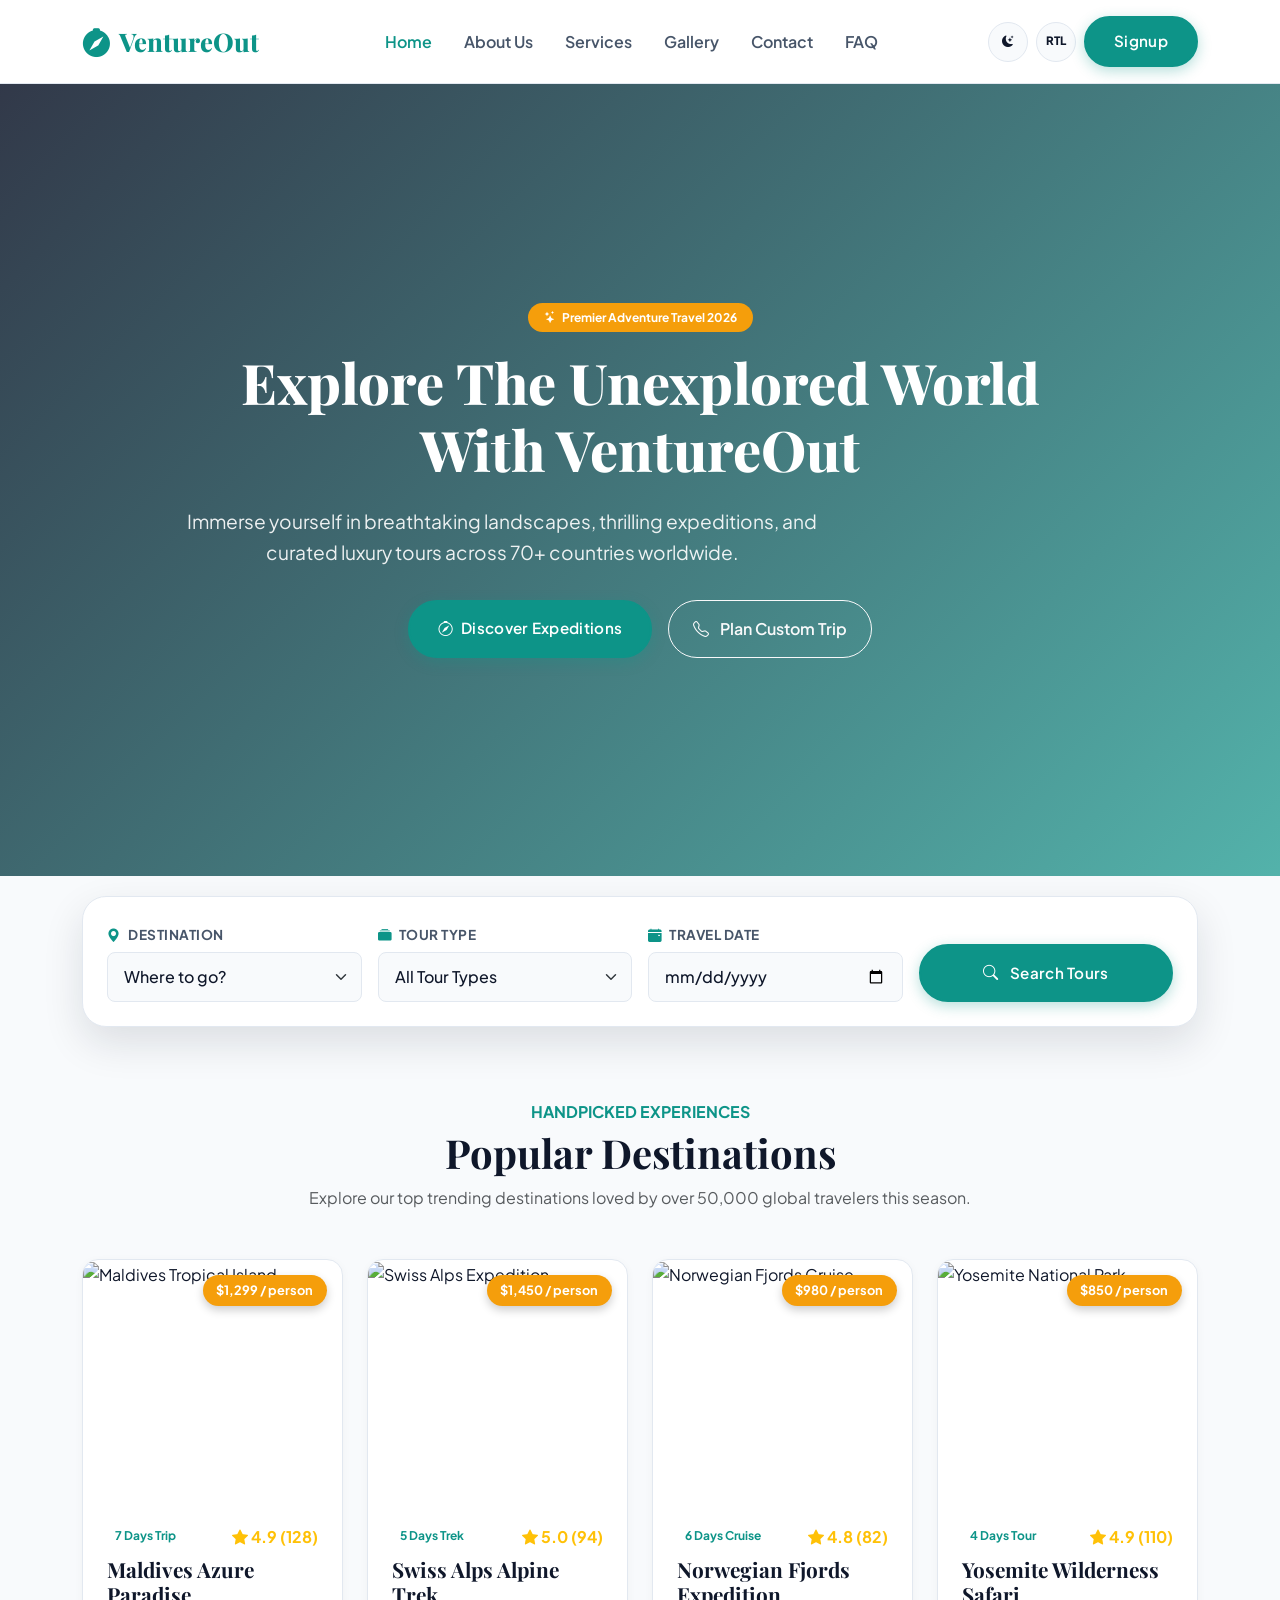
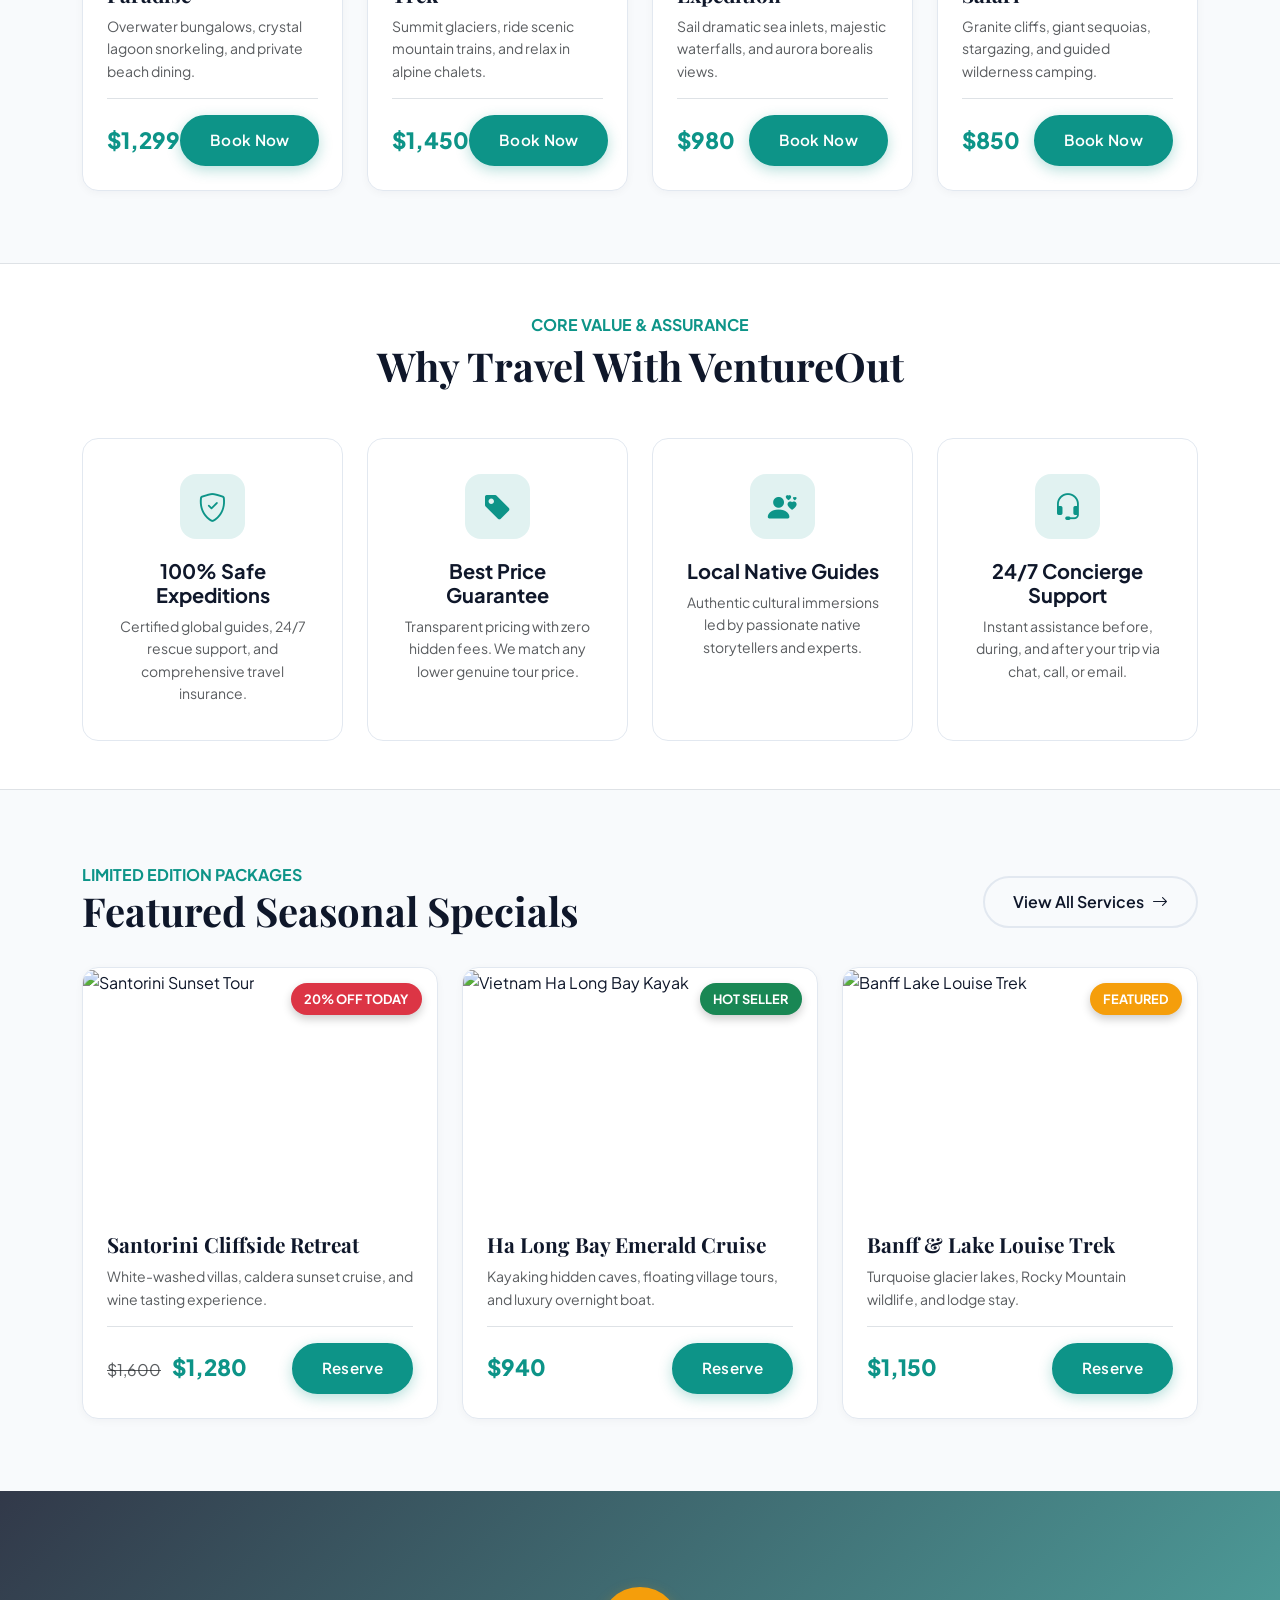
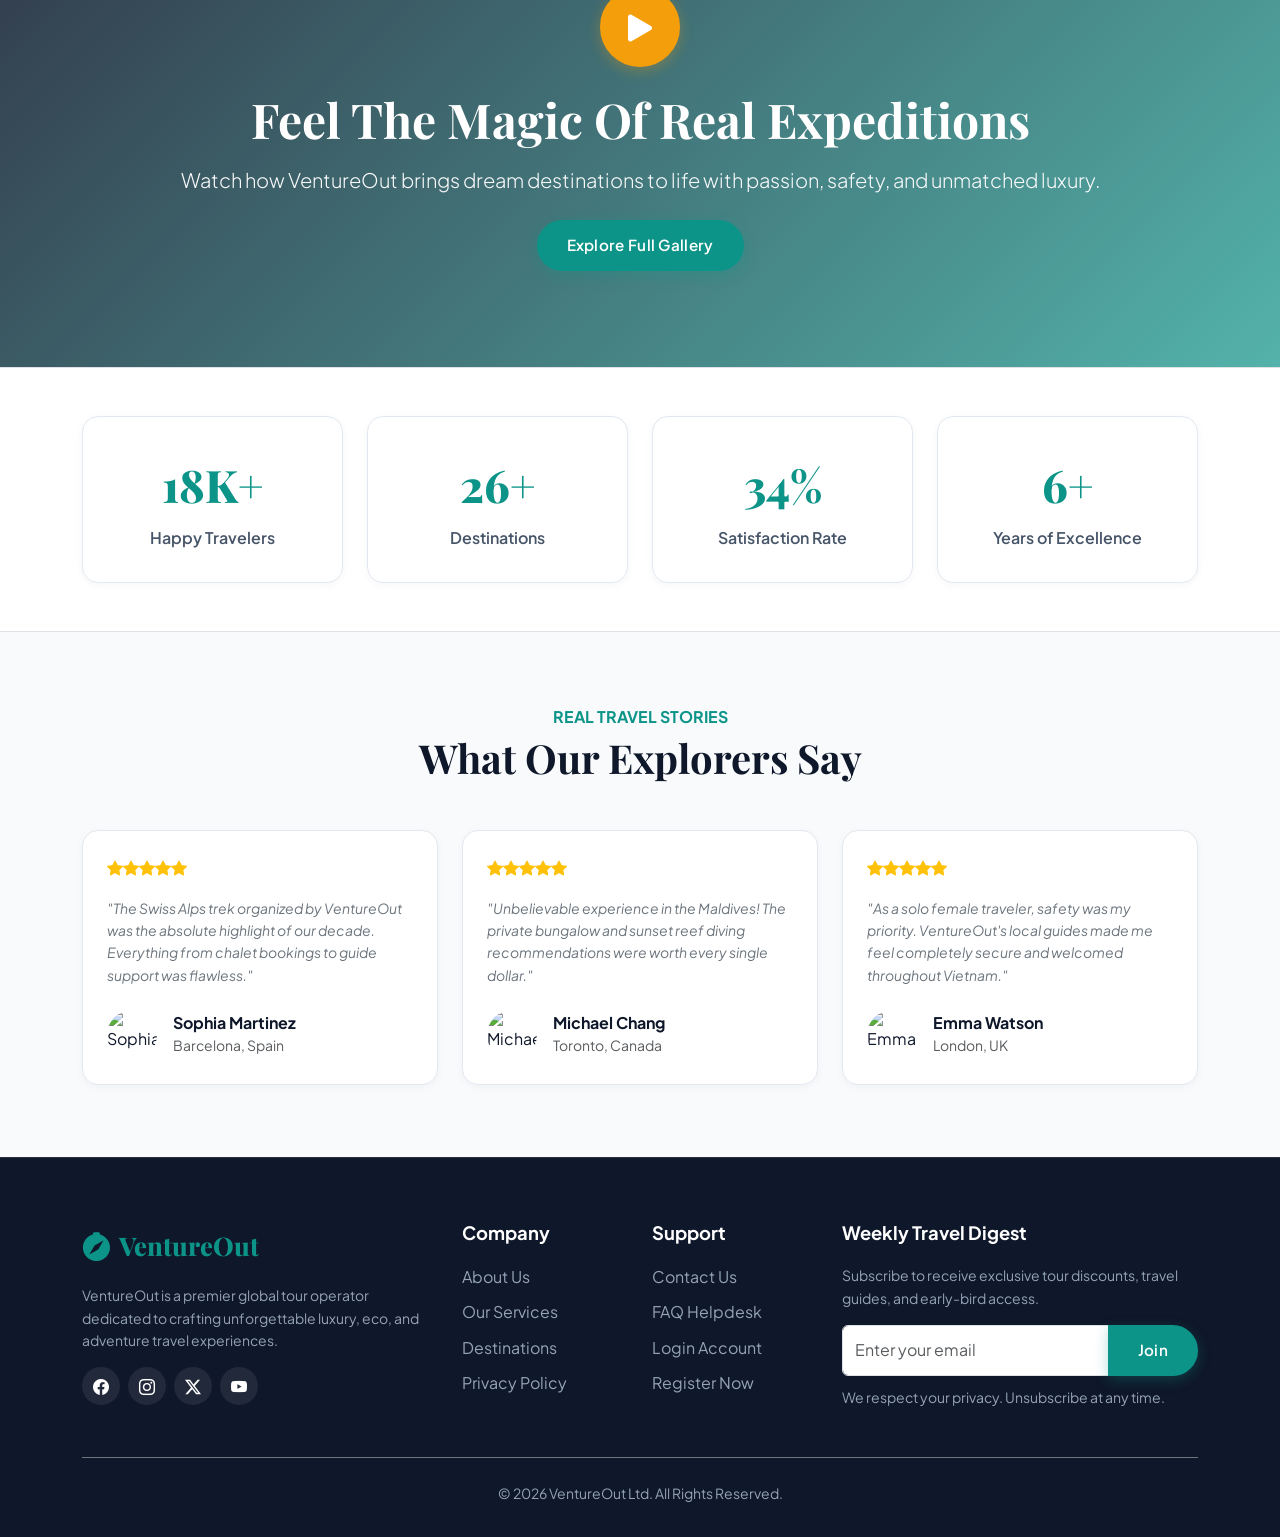
==== index.html @ 38658fd3 "Add files via upload" ====
<!DOCTYPE html>
<html lang="en" data-bs-theme="light">
<head>
    <meta charset="UTF-8">
    <meta name="viewport" content="width=device-width, initial-scale=1.0">
    <!-- SEO Meta Tags -->
    <title>VentureOut | Explore Premier Travel & Tourism Adventures</title>
    <meta name="description" content="Discover extraordinary travel experiences, mountain trekking, desert safaris, and luxury beach getaways with VentureOut. Book your dream vacation today.">
    <meta name="keywords" content="travel, tourism, adventure tours, holiday packages, trekking, luxury cruise, destination guide">
    <meta name="author" content="VentureOut Travel Ltd.">

    <!-- Bootstrap 5 CSS -->
    <link href="https://cdn.jsdelivr.net/npm/bootstrap@5.3.3/dist/css/bootstrap.min.css" rel="stylesheet">
    <!-- Bootstrap Icons -->
    <link href="https://cdn.jsdelivr.net/npm/bootstrap-icons@1.11.3/font/bootstrap-icons.min.css" rel="stylesheet">
    <!-- AOS Animation Library -->
    <link href="https://unpkg.com/aos@2.3.1/dist/aos.css" rel="stylesheet">
    <!-- Favicon -->
    <link rel="icon" type="image/svg+xml" href="assets/favicon.svg">
    <!-- Custom CSS System -->
    <link rel="stylesheet" href="assets/css/style.css">
</head>
<body>

    <!-- Header Navigation -->
    <nav class="navbar navbar-expand-lg navbar-custom">
        <div class="container">
            <a class="navbar-brand" href="index.html">
                <i class="bi bi-compass-fill"></i>
                <span>VentureOut</span>
            </a>
            
            <div class="d-flex align-items-center gap-2 order-lg-3 me-2 me-lg-0">
                <button class="theme-toggle-btn" id="themeToggleBtn" title="Toggle Light/Dark Mode">
                    <i class="bi bi-moon-stars-fill"></i>
                </button>
                <button class="rtl-toggle-btn" id="rtlToggleBtn" title="Toggle RTL Mode">RTL</button>
                <a href="signup.html" class="btn btn-primary-custom d-none d-sm-inline-flex">Signup</a>
                <button class="navbar-toggler border-0" type="button" data-bs-toggle="offcanvas" data-bs-target="#offcanvasNavbar" aria-controls="offcanvasNavbar">
                    <span class="navbar-toggler-icon"></span>
                </button>
            </div>

            <!-- Mobile Offcanvas Menu -->
            <div class="offcanvas offcanvas-end" tabindex="-1" id="offcanvasNavbar" aria-labelledby="offcanvasNavbarLabel">
                <div class="offcanvas-header border-bottom">
                    <a href="index.html" class="navbar-brand mb-0 text-decoration-none" id="offcanvasNavbarLabel"><i class="bi bi-compass-fill"></i><span>VentureOut</span></a>
                    <button type="button" class="btn-close" data-bs-dismiss="offcanvas" aria-label="Close"></button>
                </div>
                <div class="offcanvas-body">
                    <ul class="navbar-nav mx-auto mb-2 mb-lg-0">
                        <li class="nav-item"><a class="nav-link active" href="index.html">Home</a></li>
                        <li class="nav-item"><a class="nav-link" href="about.html">About Us</a></li>
                        <li class="nav-item"><a class="nav-link" href="services.html">Services</a></li>
                        <li class="nav-item"><a class="nav-link" href="gallery.html">Gallery</a></li>
                        <li class="nav-item"><a class="nav-link" href="contact.html">Contact</a></li>
                        <li class="nav-item"><a class="nav-link" href="faq.html">FAQ</a></li>
                    </ul>
                    <div class="d-grid gap-2 d-sm-none mt-3">
                        <a href="signup.html" class="btn btn-primary-custom">Signup</a>
                    </div>
                </div>
            </div>
        </div>
    </nav>

    <!-- Hero Section -->
    <header class="hero-section" style="background-image: url('https://images.unsplash.com/photo-1469854523086-cc02fe5d8800?auto=format&fit=crop&w=1920&q=80');">
        <div class="hero-overlay"></div>
        <div class="container hero-content py-5">
            <div class="row align-items-center justify-content-center text-center">
                <div class="col-lg-10" data-aos="fade-up" data-aos-duration="1000">
                    <span class="badge bg-tertiary-custom px-3 py-2 text-white rounded-pill mb-3 fw-bold">
                        <i class="bi bi-stars me-1"></i> Premier Adventure Travel 2026
                    </span>
                    <h1 class="hero-title">Explore The Unexplored World With VentureOut</h1>
                    <p class="hero-subtitle">Immerse yourself in breathtaking landscapes, thrilling expeditions, and curated luxury tours across 70+ countries worldwide.</p>
                    <div class="d-flex flex-wrap justify-content-center gap-3">
                        <a href="services.html" class="btn btn-primary-custom btn-lg">
                            <i class="bi bi-compass"></i> Discover Expeditions
                        </a>
                        <a href="contact.html" class="btn btn-outline-light rounded-pill px-4 py-3 fw-semibold">
                            <i class="bi bi-telephone me-2"></i> Plan Custom Trip
                        </a>
                    </div>
                </div>
            </div>
        </div>
    </header>

    <!-- Search & Filter Widget -->
    <div class="container">
        <div class="search-widget" data-aos="fade-up" data-aos-delay="200">
            <form class="row g-3 align-items-end">
                <div class="col-md-3">
                    <label><i class="bi bi-geo-alt-fill text-primary-custom me-1"></i> Destination</label>
                    <select class="form-select">
                        <option selected>Where to go?</option>
                        <option>Swiss Alps, Switzerland</option>
                        <option>Santorini, Greece</option>
                        <option>Maldives Islands</option>
                        <option>Ha Long Bay, Vietnam</option>
                        <option>Yosemite, USA</option>
                    </select>
                </div>
                <div class="col-md-3">
                    <label><i class="bi bi-collection-fill text-primary-custom me-1"></i> Tour Type</label>
                    <select class="form-select">
                        <option selected>All Tour Types</option>
                        <option>Mountain Trekking</option>
                        <option>Desert Safaris</option>
                        <option>Beach Getaways</option>
                        <option>Cultural Expeditions</option>
                    </select>
                </div>
                <div class="col-md-3">
                    <label><i class="bi bi-calendar-event-fill text-primary-custom me-1"></i> Travel Date</label>
                    <input type="date" class="form-control">
                </div>
                <div class="col-md-3">
                    <button type="submit" class="btn btn-primary-custom w-100 py-3">
                        <i class="bi bi-search me-1"></i> Search Tours
                    </button>
                </div>
            </form>
        </div>
    </div>

    <!-- Section 1: Popular Destinations -->
    <section class="py-5 my-4">
        <div class="container">
            <div class="text-center mb-5" data-aos="fade-up">
                <span class="text-primary-custom fw-bold text-uppercase tracking-wider">Handpicked Experiences</span>
                <h2 class="font-heading display-6 mt-1">Popular Destinations</h2>
                <p class="text-muted max-w-600 mx-auto">Explore our top trending destinations loved by over 50,000 global travelers this season.</p>
            </div>

            <div class="row g-4">
                <!-- Card 1 -->
                <div class="col-lg-3 col-md-6" data-aos="fade-up" data-aos-delay="100">
                    <div class="card-custom">
                        <div class="card-img-wrapper">
                            <span class="card-badge">$1,299 / person</span>
                            <img src="https://images.unsplash.com/photo-1507525428034-b723cf961d3e?auto=format&fit=crop&w=800&q=80" alt="Maldives Tropical Island">
                        </div>
                        <div class="card-body-custom">
                            <div class="d-flex justify-content-between align-items-center mb-2">
                                <span class="badge bg-primary-light text-primary-custom fw-bold">7 Days Trip</span>
                                <span class="text-warning font-sm fw-bold"><i class="bi bi-star-fill"></i> 4.9 (128)</span>
                            </div>
                            <h3 class="card-title-custom">Maldives Azure Paradise</h3>
                            <p class="text-muted small">Overwater bungalows, crystal lagoon snorkeling, and private beach dining.</p>
                            <div class="mt-auto pt-3 border-top d-flex justify-content-between align-items-center">
                                <span class="card-price">$1,299</span>
                                <button class="btn btn-sm btn-primary-custom text-nowrap" data-bs-toggle="modal" data-bs-target="#bookingModal">Book Now</button>
                            </div>
                        </div>
                    </div>
                </div>

                <!-- Card 2 -->
                <div class="col-lg-3 col-md-6" data-aos="fade-up" data-aos-delay="200">
                    <div class="card-custom">
                        <div class="card-img-wrapper">
                            <span class="card-badge">$1,450 / person</span>
                            <img src="https://images.unsplash.com/photo-1519681393784-d120267933ba?auto=format&fit=crop&w=800&q=80" alt="Swiss Alps Expedition">
                        </div>
                        <div class="card-body-custom">
                            <div class="d-flex justify-content-between align-items-center mb-2">
                                <span class="badge bg-primary-light text-primary-custom fw-bold">5 Days Trek</span>
                                <span class="text-warning font-sm fw-bold"><i class="bi bi-star-fill"></i> 5.0 (94)</span>
                            </div>
                            <h3 class="card-title-custom">Swiss Alps Alpine Trek</h3>
                            <p class="text-muted small">Summit glaciers, ride scenic mountain trains, and relax in alpine chalets.</p>
                            <div class="mt-auto pt-3 border-top d-flex justify-content-between align-items-center">
                                <span class="card-price">$1,450</span>
                                <button class="btn btn-sm btn-primary-custom text-nowrap" data-bs-toggle="modal" data-bs-target="#bookingModal">Book Now</button>
                            </div>
                        </div>
                    </div>
                </div>

                <!-- Card 3 -->
                <div class="col-lg-3 col-md-6" data-aos="fade-up" data-aos-delay="300">
                    <div class="card-custom">
                        <div class="card-img-wrapper">
                            <span class="card-badge">$980 / person</span>
                            <img src="https://images.unsplash.com/photo-1534430480872-3498386e7856?auto=format&fit=crop&w=800&q=80" alt="Norwegian Fjords Cruise">
                        </div>
                        <div class="card-body-custom">
                            <div class="d-flex justify-content-between align-items-center mb-2">
                                <span class="badge bg-primary-light text-primary-custom fw-bold">6 Days Cruise</span>
                                <span class="text-warning font-sm fw-bold"><i class="bi bi-star-fill"></i> 4.8 (82)</span>
                            </div>
                            <h3 class="card-title-custom">Norwegian Fjords Expedition</h3>
                            <p class="text-muted small">Sail dramatic sea inlets, majestic waterfalls, and aurora borealis views.</p>
                            <div class="mt-auto pt-3 border-top d-flex justify-content-between align-items-center">
                                <span class="card-price">$980</span>
                                <button class="btn btn-sm btn-primary-custom text-nowrap" data-bs-toggle="modal" data-bs-target="#bookingModal">Book Now</button>
                            </div>
                        </div>
                    </div>
                </div>

                <!-- Card 4 -->
                <div class="col-lg-3 col-md-6" data-aos="fade-up" data-aos-delay="400">
                    <div class="card-custom">
                        <div class="card-img-wrapper">
                            <span class="card-badge">$850 / person</span>
                            <img src="https://images.unsplash.com/photo-1506744038136-46273834b3fb?auto=format&fit=crop&w=800&q=80" alt="Yosemite National Park">
                        </div>
                        <div class="card-body-custom">
                            <div class="d-flex justify-content-between align-items-center mb-2">
                                <span class="badge bg-primary-light text-primary-custom fw-bold">4 Days Tour</span>
                                <span class="text-warning font-sm fw-bold"><i class="bi bi-star-fill"></i> 4.9 (110)</span>
                            </div>
                            <h3 class="card-title-custom">Yosemite Wilderness Safari</h3>
                            <p class="text-muted small">Granite cliffs, giant sequoias, stargazing, and guided wilderness camping.</p>
                            <div class="mt-auto pt-3 border-top d-flex justify-content-between align-items-center">
                                <span class="card-price">$850</span>
                                <button class="btn btn-sm btn-primary-custom text-nowrap" data-bs-toggle="modal" data-bs-target="#bookingModal">Book Now</button>
                            </div>
                        </div>
                    </div>
                </div>
            </div>
        </div>
    </section>

    <!-- Section 2: Why Choose Us -->
    <section class="py-5 bg-surface border-top border-bottom">
        <div class="container">
            <div class="text-center mb-5" data-aos="fade-up">
                <span class="text-primary-custom fw-bold text-uppercase">Core Value & Assurance</span>
                <h2 class="font-heading display-6 mt-1">Why Travel With VentureOut</h2>
            </div>

            <div class="row g-4">
                <div class="col-md-3" data-aos="fade-up" data-aos-delay="100">
                    <div class="feature-box text-center">
                        <div class="feature-icon mx-auto"><i class="bi bi-shield-check"></i></div>
                        <h4 class="h5 fw-bold mb-2">100% Safe Expeditions</h4>
                        <p class="text-muted small mb-0">Certified global guides, 24/7 rescue support, and comprehensive travel insurance.</p>
                    </div>
                </div>

                <div class="col-md-3" data-aos="fade-up" data-aos-delay="200">
                    <div class="feature-box text-center">
                        <div class="feature-icon mx-auto"><i class="bi bi-tag-fill"></i></div>
                        <h4 class="h5 fw-bold mb-2">Best Price Guarantee</h4>
                        <p class="text-muted small mb-0">Transparent pricing with zero hidden fees. We match any lower genuine tour price.</p>
                    </div>
                </div>

                <div class="col-md-3" data-aos="fade-up" data-aos-delay="300">
                    <div class="feature-box text-center">
                        <div class="feature-icon mx-auto"><i class="bi bi-person-hearts"></i></div>
                        <h4 class="h5 fw-bold mb-2">Local Native Guides</h4>
                        <p class="text-muted small mb-0">Authentic cultural immersions led by passionate native storytellers and experts.</p>
                    </div>
                </div>

                <div class="col-md-3" data-aos="fade-up" data-aos-delay="400">
                    <div class="feature-box text-center">
                        <div class="feature-icon mx-auto"><i class="bi bi-headset"></i></div>
                        <h4 class="h5 fw-bold mb-2">24/7 Concierge Support</h4>
                        <p class="text-muted small mb-0">Instant assistance before, during, and after your trip via chat, call, or email.</p>
                    </div>
                </div>
            </div>
        </div>
    </section>

    <!-- Section 3: Special Adventure Packages -->
    <section class="py-5 my-4">
        <div class="container">
            <div class="row align-items-center mb-4" data-aos="fade-up">
                <div class="col-md-8">
                    <span class="text-primary-custom fw-bold text-uppercase">Limited Edition Packages</span>
                    <h2 class="font-heading display-6">Featured Seasonal Specials</h2>
                </div>
                <div class="col-md-4 text-md-end mt-3 mt-md-0">
                    <a href="services.html" class="btn btn-outline-custom">View All Services <i class="bi bi-arrow-right"></i></a>
                </div>
            </div>

            <div class="row g-4">
                <div class="col-lg-4 col-md-6" data-aos="zoom-in" data-aos-delay="100">
                    <div class="card-custom">
                        <div class="card-img-wrapper">
                            <span class="card-badge bg-danger">20% OFF TODAY</span>
                            <img src="https://images.unsplash.com/photo-1533105079780-92b9be482077?auto=format&fit=crop&w=800&q=80" alt="Santorini Sunset Tour">
                        </div>
                        <div class="card-body-custom">
                            <h3 class="card-title-custom">Santorini Cliffside Retreat</h3>
                            <p class="text-muted small">White-washed villas, caldera sunset cruise, and wine tasting experience.</p>
                            <div class="mt-auto d-flex justify-content-between align-items-center pt-3 border-top">
                                <div>
                                    <span class="text-muted text-decoration-line-through me-2">$1,600</span>
                                    <span class="card-price">$1,280</span>
                                </div>
                                <button class="btn btn-primary-custom btn-sm" data-bs-toggle="modal" data-bs-target="#bookingModal">Reserve</button>
                            </div>
                        </div>
                    </div>
                </div>

                <div class="col-lg-4 col-md-6" data-aos="zoom-in" data-aos-delay="200">
                    <div class="card-custom">
                        <div class="card-img-wrapper">
                            <span class="card-badge bg-success">HOT SELLER</span>
                            <img src="https://images.unsplash.com/photo-1528127269322-539801943592?auto=format&fit=crop&w=800&q=80" alt="Vietnam Ha Long Bay Kayak">
                        </div>
                        <div class="card-body-custom">
                            <h3 class="card-title-custom">Ha Long Bay Emerald Cruise</h3>
                            <p class="text-muted small">Kayaking hidden caves, floating village tours, and luxury overnight boat.</p>
                            <div class="mt-auto d-flex justify-content-between align-items-center pt-3 border-top">
                                <div>
                                    <span class="card-price">$940</span>
                                </div>
                                <button class="btn btn-primary-custom btn-sm" data-bs-toggle="modal" data-bs-target="#bookingModal">Reserve</button>
                            </div>
                        </div>
                    </div>
                </div>

                <div class="col-lg-4 col-md-6" data-aos="zoom-in" data-aos-delay="300">
                    <div class="card-custom">
                        <div class="card-img-wrapper">
                            <span class="card-badge bg-tertiary-custom">FEATURED</span>
                            <img src="https://images.unsplash.com/photo-1501785888041-af3ef285b470?auto=format&fit=crop&w=800&q=80" alt="Banff Lake Louise Trek">
                        </div>
                        <div class="card-body-custom">
                            <h3 class="card-title-custom">Banff & Lake Louise Trek</h3>
                            <p class="text-muted small">Turquoise glacier lakes, Rocky Mountain wildlife, and lodge stay.</p>
                            <div class="mt-auto d-flex justify-content-between align-items-center pt-3 border-top">
                                <div>
                                    <span class="card-price">$1,150</span>
                                </div>
                                <button class="btn btn-primary-custom btn-sm" data-bs-toggle="modal" data-bs-target="#bookingModal">Reserve</button>
                            </div>
                        </div>
                    </div>
                </div>
            </div>
        </div>
    </section>

    <!-- Section 4: Video Experience Showcase -->
    <section class="py-5 text-white position-relative" style="background: url('https://images.unsplash.com/photo-1488646953014-85cb44e25828?auto=format&fit=crop&w=1200&q=80') center/cover no-repeat fixed;">
        <div class="hero-overlay"></div>
        <div class="container position-relative z-2 py-5 text-center" data-aos="fade-up">
            <button class="btn btn-tertiary-custom rounded-circle p-4 mb-4 pulse-effect" style="width: 80px; height: 80px;" data-bs-toggle="modal" data-bs-target="#videoModal">
                <i class="bi bi-play-fill display-5"></i>
            </button>
            <h2 class="font-heading display-5 text-white mb-3">Feel The Magic Of Real Expeditions</h2>
            <p class="lead text-light max-w-600 mx-auto mb-4">Watch how VentureOut brings dream destinations to life with passion, safety, and unmatched luxury.</p>
            <a href="gallery.html" class="btn btn-primary-custom">Explore Full Gallery</a>
        </div>
    </section>

    <!-- Section 5: Stats Counter Section -->
    <section class="py-5 bg-surface stats-section border-top border-bottom">
        <div class="container">
            <div class="row g-4">
                <div class="col-md-3 col-6" data-aos="fade-up" data-aos-delay="100">
                    <div class="stat-card">
                        <div class="stat-number" data-target="52" data-suffix="K+">0</div>
                        <div class="stat-label">Happy Travelers</div>
                    </div>
                </div>
                <div class="col-md-3 col-6" data-aos="fade-up" data-aos-delay="200">
                    <div class="stat-card">
                        <div class="stat-number" data-target="75" data-suffix="+">0</div>
                        <div class="stat-label">Destinations</div>
                    </div>
                </div>
                <div class="col-md-3 col-6" data-aos="fade-up" data-aos-delay="300">
                    <div class="stat-card">
                        <div class="stat-number" data-target="99" data-suffix="%">0</div>
                        <div class="stat-label">Satisfaction Rate</div>
                    </div>
                </div>
                <div class="col-md-3 col-6" data-aos="fade-up" data-aos-delay="400">
                    <div class="stat-card">
                        <div class="stat-number" data-target="15" data-suffix="+">0</div>
                        <div class="stat-label">Years of Excellence</div>
                    </div>
                </div>
            </div>
        </div>
    </section>

    <!-- Section 6: Traveler Reviews -->
    <section class="py-5 my-4">
        <div class="container">
            <div class="text-center mb-5" data-aos="fade-up">
                <span class="text-primary-custom fw-bold text-uppercase">Real Travel Stories</span>
                <h2 class="font-heading display-6 mt-1">What Our Explorers Say</h2>
            </div>

            <div class="row g-4">
                <div class="col-md-4" data-aos="fade-up" data-aos-delay="100">
                    <div class="card-custom p-4">
                        <div class="text-warning mb-3">
                            <i class="bi bi-star-fill"></i><i class="bi bi-star-fill"></i><i class="bi bi-star-fill"></i><i class="bi bi-star-fill"></i><i class="bi bi-star-fill"></i>
                        </div>
                        <p class="text-secondary small fst-italic mb-4">"The Swiss Alps trek organized by VentureOut was the absolute highlight of our decade. Everything from chalet bookings to guide support was flawless."</p>
                        <div class="d-flex align-items-center gap-3 mt-auto">
                            <img src="https://images.unsplash.com/photo-1534528741775-53994a69daeb?auto=format&fit=crop&w=200&q=80" alt="Sophia Martinez" class="rounded-circle" style="width: 50px; height: 50px; object-fit: cover;">
                            <div>
                                <h5 class="h6 mb-0 fw-bold">Sophia Martinez</h5>
                                <small class="text-muted">Barcelona, Spain</small>
                            </div>
                        </div>
                    </div>
                </div>

                <div class="col-md-4" data-aos="fade-up" data-aos-delay="200">
                    <div class="card-custom p-4">
                        <div class="text-warning mb-3">
                            <i class="bi bi-star-fill"></i><i class="bi bi-star-fill"></i><i class="bi bi-star-fill"></i><i class="bi bi-star-fill"></i><i class="bi bi-star-fill"></i>
                        </div>
                        <p class="text-secondary small fst-italic mb-4">"Unbelievable experience in the Maldives! The private bungalow and sunset reef diving recommendations were worth every single dollar."</p>
                        <div class="d-flex align-items-center gap-3 mt-auto">
                            <img src="https://images.unsplash.com/photo-1507003211169-0a1dd7228f2d?auto=format&fit=crop&w=200&q=80" alt="Michael Chang" class="rounded-circle" style="width: 50px; height: 50px; object-fit: cover;">
                            <div>
                                <h5 class="h6 mb-0 fw-bold">Michael Chang</h5>
                                <small class="text-muted">Toronto, Canada</small>
                            </div>
                        </div>
                    </div>
                </div>

                <div class="col-md-4" data-aos="fade-up" data-aos-delay="300">
                    <div class="card-custom p-4">
                        <div class="text-warning mb-3">
                            <i class="bi bi-star-fill"></i><i class="bi bi-star-fill"></i><i class="bi bi-star-fill"></i><i class="bi bi-star-fill"></i><i class="bi bi-star-fill"></i>
                        </div>
                        <p class="text-secondary small fst-italic mb-4">"As a solo female traveler, safety was my priority. VentureOut's local guides made me feel completely secure and welcomed throughout Vietnam."</p>
                        <div class="d-flex align-items-center gap-3 mt-auto">
                            <img src="https://images.unsplash.com/photo-1494790108377-be9c29b29330?auto=format&fit=crop&w=200&q=80" alt="Emma Watson" class="rounded-circle" style="width: 50px; height: 50px; object-fit: cover;">
                            <div>
                                <h5 class="h6 mb-0 fw-bold">Emma Watson</h5>
                                <small class="text-muted">London, UK</small>
                            </div>
                        </div>
                    </div>
                </div>
            </div>
        </div>
    </section>

    <!-- Booking Modal -->
    <div class="modal fade" id="bookingModal" tabindex="-1" aria-labelledby="bookingModalLabel" aria-hidden="true">
        <div class="modal-dialog modal-dialog-centered">
            <div class="modal-content bg-surface">
                <div class="modal-header border-bottom">
                    <h5 class="modal-title font-heading fw-bold" id="bookingModalLabel">Quick Tour Booking</h5>
                    <button type="button" class="btn-close" data-bs-dismiss="modal" aria-label="Close"></button>
                </div>
                <div class="modal-body p-4">
                    <form>
                        <div class="mb-3">
                            <label class="form-label font-sm fw-bold">Full Name</label>
                            <input type="text" class="form-control" placeholder="John Doe" required>
                        </div>
                        <div class="mb-3">
                            <label class="form-label font-sm fw-bold">Email Address</label>
                            <input type="email" class="form-control" placeholder="john@example.com" required>
                        </div>
                        <div class="row g-2 mb-3">
                            <div class="col-6">
                                <label class="form-label font-sm fw-bold">Travelers</label>
                                <input type="number" class="form-control" value="2" min="1" max="10">
                            </div>
                            <div class="col-6">
                                <label class="form-label font-sm fw-bold">Departure Date</label>
                                <input type="date" class="form-control" required>
                            </div>
                        </div>
                        <button type="submit" class="btn btn-primary-custom w-100 py-3 mt-2">Confirm Reservation</button>
                    </form>
                </div>
            </div>
        </div>
    </div>

    <!-- Video Modal -->
    <div class="modal fade" id="videoModal" tabindex="-1" aria-hidden="true">
        <div class="modal-dialog modal-lg modal-dialog-centered">
            <div class="modal-content bg-dark">
                <div class="modal-body p-0 ratio ratio-16x9">
                    <iframe src="https://www.youtube.com/embed/dQw4w9WgXcQ" title="Travel Video Showcase" allowfullscreen></iframe>
                </div>
            </div>
        </div>
    </div>

    <!-- Footer -->
    <footer class="footer-custom">
        <div class="container">
            <div class="row g-4 pb-4">
                <!-- Column 1: Brand -->
                <div class="col-lg-4 col-md-6">
                    <a href="index.html" class="navbar-brand mb-3">
                        <i class="bi bi-compass-fill"></i>
                        <span>VentureOut</span>
                    </a>
                    <p class="text-muted small mb-3">VentureOut is a premier global tour operator dedicated to crafting unforgettable luxury, eco, and adventure travel experiences.</p>
                    <div class="d-flex gap-2">
                        <a href="#" class="social-icon" aria-label="Facebook"><i class="bi bi-facebook"></i></a>
                        <a href="#" class="social-icon" aria-label="Instagram"><i class="bi bi-instagram"></i></a>
                        <a href="#" class="social-icon" aria-label="Twitter"><i class="bi bi-twitter-x"></i></a>
                        <a href="#" class="social-icon" aria-label="YouTube"><i class="bi bi-youtube"></i></a>
                    </div>
                </div>

                <!-- Column 2: Company Links -->
                <div class="col-lg-2 col-md-6">
                    <h5 class="footer-title">Company</h5>
                    <ul class="footer-links">
                        <li><a href="about.html">About Us</a></li>
                        <li><a href="services.html">Our Services</a></li>
                        <li><a href="gallery.html">Destinations</a></li>
                        <li><a href="privacy.html">Privacy Policy</a></li>
                    </ul>
                </div>

                <!-- Column 3: Support Links -->
                <div class="col-lg-2 col-md-6">
                    <h5 class="footer-title">Support</h5>
                    <ul class="footer-links">
                        <li><a href="contact.html">Contact Us</a></li>
                        <li><a href="faq.html">FAQ Helpdesk</a></li>
                        <li><a href="login.html">Login Account</a></li>
                        <li><a href="signup.html">Register Now</a></li>
                    </ul>
                </div>

                <!-- Column 4: Newsletter Form -->
                <div class="col-lg-4 col-md-6">
                    <h5 class="footer-title">Weekly Travel Digest</h5>
                    <p class="text-muted small mb-3">Subscribe to receive exclusive tour discounts, travel guides, and early-bird access.</p>
                    <form>
                        <div class="input-group mb-2">
                            <input type="email" class="form-control" placeholder="Enter your email" required>
                            <button class="btn btn-primary-custom" type="submit">Join</button>
                        </div>
                        <small class="text-muted">We respect your privacy. Unsubscribe at any time.</small>
                    </form>
                </div>
            </div>

            <div class="border-top border-secondary pt-4 mt-4 text-center text-muted small">
                <p class="mb-0">&copy; 2026 VentureOut Ltd. All Rights Reserved.</p>
            </div>
        </div>
    </footer>

    <!-- Floating Back-to-Top Button -->
    <button class="back-to-top" id="backToTopBtn" aria-label="Back to Top">
        <i class="bi bi-arrow-up"></i>
    </button>

    <!-- Bootstrap 5 Bundle JS -->
    <script src="https://cdn.jsdelivr.net/npm/bootstrap@5.3.3/dist/js/bootstrap.bundle.min.js"></script>
    <!-- AOS Animation Library JS -->
    <script src="https://unpkg.com/aos@2.3.1/dist/aos.js"></script>
    <script>
        AOS.init({
            duration: 800,
            once: true
        });
    </script>
    <!-- Custom Main JS -->
    <script src="assets/js/main.js"></script>
</body>
</html>
---- assets/css/style.css ----
/* ==========================================================================
   VentureOut - Travel & Tourism CSS Design System
   Color System: 3 Main Colors (Primary, Secondary, Tertiary)
   Features: Light/Dark Theme, RTL Ready, Modern Animations, Responsive Grid
   ========================================================================== */

@import url('https://fonts.googleapis.com/css2?family=Playfair+Display:ital,wght@0,600;0,800;1,400&family=Plus+Jakarta+Sans:wght@400;500;600;700;800&display=swap');

/* --- Root Color Tokens & Custom Properties --- */
:root {
    /* Main 3 Project Colors */
    --primary-color: #0d9488;      /* Teal Emerald */
    --primary-hover: #0f766e;
    --primary-light: rgba(13, 148, 136, 0.12);
    
    --secondary-color: #0f172a;    /* Midnight Slate Navy */
    --secondary-hover: #1e293b;
    --secondary-light: rgba(15, 23, 42, 0.08);

    --tertiary-color: #f59e0b;     /* Amber Warm Gold */
    --tertiary-hover: #d97706;
    --tertiary-light: rgba(245, 158, 11, 0.15);

    /* Backgrounds & Text (Light Mode Default) */
    --bg-body: #f8fafc;
    --bg-surface: #ffffff;
    --bg-surface-elevated: #ffffff;
    --border-color: #e2e8f0;
    --text-primary: #0f172a;
    --text-secondary: #475569;
    --text-muted: #94a3b8;
    
    /* Shadows & Transitions */
    --shadow-sm: 0 2px 8px rgba(15, 23, 42, 0.04);
    --shadow-md: 0 8px 24px rgba(15, 23, 42, 0.08);
    --shadow-lg: 0 16px 40px rgba(15, 23, 42, 0.12);
    --radius-sm: 8px;
    --radius-md: 16px;
    --radius-lg: 24px;
    --transition-fast: all 0.25s cubic-bezier(0.4, 0, 0.2, 1);
    --transition-smooth: all 0.4s cubic-bezier(0.16, 1, 0.3, 1);
}

/* --- Dark Mode Theme Overrides --- */
[data-bs-theme="dark"] {
    --bg-body: #0b1120;
    --bg-surface: #1e293b;
    --bg-surface-elevated: #334155;
    --border-color: #334155;
    --text-primary: #f8fafc;
    --text-secondary: #cbd5e1;
    --text-muted: #64748b;
    --shadow-sm: 0 2px 8px rgba(0, 0, 0, 0.3);
    --shadow-md: 0 8px 24px rgba(0, 0, 0, 0.4);
    --shadow-lg: 0 16px 40px rgba(0, 0, 0, 0.5);
}

/* --- Base Body & Typography --- */
body {
    font-family: 'Plus Jakarta Sans', sans-serif;
    background-color: var(--bg-body);
    color: var(--text-primary);
    line-height: 1.6;
    overflow-x: hidden;
    transition: background-color 0.3s ease, color 0.3s ease;
}

h1, h2, h3, .font-heading {
    font-family: 'Playfair Display', serif;
    font-weight: 700;
    color: var(--text-primary);
}

a {
    color: var(--primary-color);
    text-decoration: none;
    transition: var(--transition-fast);
}

a:hover {
    color: var(--primary-hover);
}

/* --- Custom Utilities --- */
.bg-surface {
    background-color: var(--bg-surface) !important;
}

.text-primary-custom {
    color: var(--primary-color) !important;
}

.text-secondary-custom {
    color: var(--secondary-color) !important;
}

.text-tertiary-custom {
    color: var(--tertiary-color) !important;
}

.bg-primary-custom {
    background-color: var(--primary-color) !important;
}

.bg-secondary-custom {
    background-color: var(--secondary-color) !important;
}

.bg-tertiary-custom {
    background-color: var(--tertiary-color) !important;
}

/* --- Buttons System (Consistent across all pages) --- */
.btn-primary-custom {
    background-color: var(--primary-color);
    color: #ffffff;
    border: 2px solid var(--primary-color);
    padding: 0.75rem 1.75rem;
    border-radius: 50px;
    font-weight: 600;
    font-size: 0.95rem;
    letter-spacing: 0.3px;
    display: inline-flex;
    align-items: center;
    justify-content: center;
    gap: 0.5rem;
    transition: var(--transition-fast);
    box-shadow: 0 4px 14px rgba(13, 148, 136, 0.3);
}

.btn-primary-custom:hover, .btn-primary-custom:focus {
    background-color: var(--primary-hover);
    border-color: var(--primary-hover);
    color: #ffffff;
    transform: translateY(-2px);
    box-shadow: 0 8px 20px rgba(13, 148, 136, 0.4);
}

.btn-secondary-custom {
    background-color: var(--secondary-color);
    color: #ffffff;
    border: 2px solid var(--secondary-color);
    padding: 0.75rem 1.75rem;
    border-radius: 50px;
    font-weight: 600;
    font-size: 0.95rem;
    display: inline-flex;
    align-items: center;
    justify-content: center;
    gap: 0.5rem;
    transition: var(--transition-fast);
}

.btn-secondary-custom:hover {
    background-color: var(--secondary-hover);
    border-color: var(--secondary-hover);
    color: #ffffff;
    transform: translateY(-2px);
}

.btn-tertiary-custom {
    background-color: var(--tertiary-color);
    color: #ffffff;
    border: 2px solid var(--tertiary-color);
    padding: 0.75rem 1.75rem;
    border-radius: 50px;
    font-weight: 600;
    font-size: 0.95rem;
    display: inline-flex;
    align-items: center;
    justify-content: center;
    gap: 0.5rem;
    transition: var(--transition-fast);
    box-shadow: 0 4px 14px rgba(245, 158, 11, 0.3);
}

.btn-tertiary-custom:hover {
    background-color: var(--tertiary-hover);
    border-color: var(--tertiary-hover);
    color: #ffffff;
    transform: translateY(-2px);
}

.btn-outline-custom {
    background-color: transparent;
    color: var(--text-primary);
    border: 2px solid var(--border-color);
    padding: 0.75rem 1.75rem;
    border-radius: 50px;
    font-weight: 600;
    display: inline-flex;
    align-items: center;
    justify-content: center;
    gap: 0.5rem;
    transition: var(--transition-fast);
}

.btn-outline-custom:hover {
    border-color: var(--primary-color);
    color: var(--primary-color);
    background-color: var(--primary-light);
}

/* --- Header Navigation --- */
.navbar-custom {
    background-color: var(--bg-surface);
    border-bottom: 1px solid var(--border-color);
    backdrop-filter: blur(12px);
    transition: var(--transition-fast);
    padding: 0.85rem 0;
    position: sticky;
    top: 0;
    z-index: 1050;
}

.navbar-brand {
    font-family: 'Playfair Display', serif;
    font-weight: 800;
    font-size: 1.6rem;
    color: var(--primary-color) !important;
    display: flex;
    align-items: center;
    gap: 0.5rem;
}

.navbar-brand i {
    color: var(--primary-color);
    font-size: 1.8rem;
}

.nav-link {
    font-weight: 600;
    color: var(--text-secondary) !important;
    padding: 0.5rem 1rem !important;
    transition: var(--transition-fast);
}

.nav-link:hover, .nav-link.active {
    color: var(--primary-color) !important;
}

.theme-toggle-btn, .rtl-toggle-btn {
    width: 40px;
    height: 40px;
    border-radius: 50%;
    border: 1px solid var(--border-color);
    background-color: var(--bg-body);
    color: var(--text-primary);
    display: flex;
    align-items: center;
    justify-content: center;
    cursor: pointer;
    font-weight: 800;
    font-size: 0.72rem;
    letter-spacing: 0.2px;
    padding: 0;
    transition: var(--transition-fast);
}

.theme-toggle-btn:hover, .rtl-toggle-btn:hover {
    background-color: var(--primary-light);
    color: var(--primary-color);
    border-color: var(--primary-color);
}

.rtl-toggle-btn.active {
    background-color: var(--primary-color);
    color: #ffffff;
    border-color: var(--primary-color);
}

/* --- Hero Section Styling --- */
.hero-section {
    position: relative;
    min-height: 88vh;
    display: flex;
    align-items: center;
    background-size: cover;
    background-position: center;
    background-attachment: fixed;
    color: #ffffff;
    overflow: hidden;
}

.hero-overlay {
    position: absolute;
    top: 0;
    left: 0;
    width: 100%;
    height: 100%;
    background: linear-gradient(135deg, rgba(15, 23, 42, 0.85) 0%, rgba(13, 148, 136, 0.7) 100%);
    z-index: 1;
}

.hero-content {
    position: relative;
    z-index: 2;
}

.hero-title {
    font-size: 3.5rem;
    font-weight: 800;
    line-height: 1.2;
    color: #ffffff;
    margin-bottom: 1.5rem;
}

@media (max-width: 768px) {
    .hero-title {
        font-size: 2.2rem;
    }
}

.hero-subtitle {
    font-size: 1.2rem;
    color: rgba(255, 255, 255, 0.9);
    max-width: 650px;
    margin-bottom: 2rem;
}

/* --- Search & Filter Widget --- */
.search-widget {
    background: var(--bg-surface);
    border-radius: var(--radius-lg);
    padding: 1.5rem;
    box-shadow: var(--shadow-lg);
    border: 1px solid var(--border-color);
    margin-top: 20px;
    position: relative;
    z-index: 10;
}

.search-widget label {
    font-size: 0.85rem;
    font-weight: 700;
    text-transform: uppercase;
    letter-spacing: 0.5px;
    color: var(--text-secondary);
    margin-bottom: 0.4rem;
}

.search-widget .form-control, .search-widget .form-select {
    background-color: var(--bg-body);
    border: 1px solid var(--border-color);
    color: var(--text-primary);
    border-radius: var(--radius-sm);
    padding: 0.75rem 1rem;
    font-weight: 500;
}

.search-widget .form-control:focus, .search-widget .form-select:focus {
    border-color: var(--primary-color);
    box-shadow: 0 0 0 0.2rem var(--primary-light);
}

/* --- Interactive Cards (Tours, Services, Destinations) --- */
.card-custom {
    background: var(--bg-surface);
    border-radius: var(--radius-md);
    border: 1px solid var(--border-color);
    overflow: hidden;
    transition: var(--transition-smooth);
    box-shadow: var(--shadow-sm);
    height: 100%;
    display: flex;
    flex-direction: column;
}

.card-custom:hover {
    transform: translateY(-8px);
    box-shadow: var(--shadow-lg);
    border-color: var(--primary-color);
}

.card-img-wrapper {
    position: relative;
    overflow: hidden;
    height: 240px;
}

.card-img-wrapper img {
    width: 100%;
    height: 100%;
    object-fit: cover;
    transition: transform 0.6s cubic-bezier(0.16, 1, 0.3, 1);
}

.card-custom:hover .card-img-wrapper img {
    transform: scale(1.08);
}

.card-badge {
    position: absolute;
    top: 15px;
    right: 15px;
    background: var(--tertiary-color);
    color: #ffffff;
    font-size: 0.8rem;
    font-weight: 700;
    padding: 0.35rem 0.85rem;
    border-radius: 30px;
    box-shadow: 0 4px 10px rgba(0, 0, 0, 0.2);
}

.card-body-custom {
    padding: 1.5rem;
    flex-grow: 1;
    display: flex;
    flex-direction: column;
}

.card-title-custom {
    font-size: 1.3rem;
    font-weight: 700;
    margin-bottom: 0.5rem;
}

.card-price {
    font-size: 1.4rem;
    font-weight: 800;
    color: var(--primary-color);
}

/* --- Features / Icon Boxes --- */
.feature-box {
    background: var(--bg-surface);
    padding: 2.2rem 1.8rem;
    border-radius: var(--radius-md);
    border: 1px solid var(--border-color);
    transition: var(--transition-smooth);
    height: 100%;
}

.feature-box:hover {
    transform: translateY(-6px);
    border-color: var(--primary-color);
    box-shadow: var(--shadow-md);
}

.feature-icon {
    width: 65px;
    height: 65px;
    border-radius: var(--radius-md);
    background: var(--primary-light);
    color: var(--primary-color);
    display: flex;
    align-items: center;
    justify-content: center;
    font-size: 1.8rem;
    margin-bottom: 1.25rem;
    transition: var(--transition-fast);
}

.feature-box:hover .feature-icon {
    background: var(--primary-color);
    color: #ffffff;
}

/* --- Stats Counter Section --- */
.stat-card {
    background: var(--bg-surface);
    border-radius: var(--radius-md);
    padding: 2rem;
    border: 1px solid var(--border-color);
    text-align: center;
    box-shadow: var(--shadow-sm);
}

.stat-number {
    font-size: 2.8rem;
    font-weight: 800;
    font-family: 'Playfair Display', serif;
    color: var(--primary-color);
    margin-bottom: 0.25rem;
}

.stat-label {
    font-weight: 600;
    color: var(--text-secondary);
}

/* --- Filterable Gallery --- */
.filter-btn {
    border: 1px solid var(--border-color);
    background: var(--bg-surface);
    color: var(--text-secondary);
    padding: 0.5rem 1.25rem;
    border-radius: 30px;
    font-weight: 600;
    font-size: 0.9rem;
    cursor: pointer;
    transition: var(--transition-fast);
}

.filter-btn:hover, .filter-btn.active {
    background: var(--primary-color);
    color: #ffffff;
    border-color: var(--primary-color);
}

.gallery-item {
    transition: var(--transition-smooth);
}

.gallery-item.hide {
    display: none;
}

/* --- Dashboard Layout --- */
.dashboard-wrapper {
    display: flex;
    min-height: calc(100vh - 75px);
}

.dashboard-sidebar {
    width: 260px;
    background: var(--bg-surface);
    border-right: 1px solid var(--border-color);
    padding: 1.5rem 1rem;
    flex-shrink: 0;
}

.dashboard-sidebar .nav-link {
    border-radius: var(--radius-sm);
    margin-bottom: 0.25rem;
    display: flex;
    align-items: center;
    gap: 0.75rem;
    padding: 0.75rem 1rem !important;
}

.dashboard-sidebar .nav-link.active, .dashboard-sidebar .nav-link:hover {
    background: var(--primary-light);
    color: var(--primary-color) !important;
}

.dashboard-content {
    flex-grow: 1;
    padding: 2rem;
    background: var(--bg-body);
}

@media (max-width: 991.98px) {
    .dashboard-wrapper {
        flex-direction: column;
    }
    .dashboard-sidebar {
        width: 100%;
        border-right: none;
        border-bottom: 1px solid var(--border-color);
    }
}

/* --- Animations --- */
@keyframes fadeInUp {
    from {
        opacity: 0;
        transform: translateY(30px);
    }
    to {
        opacity: 1;
        transform: translateY(0);
    }
}

@keyframes pulseGlow {
    0% {
        box-shadow: 0 0 0 0 rgba(13, 148, 136, 0.4);
    }
    70% {
        box-shadow: 0 0 0 15px rgba(13, 148, 136, 0);
    }
    100% {
        box-shadow: 0 0 0 0 rgba(13, 148, 136, 0);
    }
}

.pulse-effect {
    animation: pulseGlow 2s infinite;
}

.animate-fade-in {
    animation: fadeInUp 0.8s ease forward;
}

/* --- RTL (Right-to-Left) Adjustments --- */
[dir="rtl"] body {
    text-align: right;
}

[dir="rtl"] .me-auto {
    margin-right: 0 !important;
    margin-left: auto !important;
}

[dir="rtl"] .ms-auto {
    margin-left: 0 !important;
    margin-right: auto !important;
}

[dir="rtl"] .card-badge {
    right: auto;
    left: 15px;
}

/* --- Back to Top Button --- */
.back-to-top {
    position: fixed;
    bottom: 30px;
    right: 30px;
    width: 48px;
    height: 48px;
    border-radius: 50%;
    background: var(--primary-color);
    color: #ffffff;
    display: flex;
    align-items: center;
    justify-content: center;
    font-size: 1.25rem;
    border: none;
    box-shadow: var(--shadow-md);
    cursor: pointer;
    opacity: 0;
    visibility: hidden;
    transition: var(--transition-fast);
    z-index: 1000;
}

.back-to-top.show {
    opacity: 1;
    visibility: visible;
}

.back-to-top:hover {
    background: var(--primary-hover);
    transform: translateY(-4px);
    color: #ffffff;
}

/* --- Footer --- */
.footer-custom {
    background: var(--secondary-color);
    color: #cbd5e1;
    padding-top: 4rem;
    padding-bottom: 2rem;
    border-top: 1px solid rgba(255, 255, 255, 0.1);
}

.footer-custom .text-muted {
    color: #94a3b8 !important;
}

.footer-title {
    color: #ffffff;
    font-size: 1.15rem;
    font-weight: 700;
    margin-bottom: 1.25rem;
}

.footer-links {
    list-style: none;
    padding: 0;
    margin: 0;
}

.footer-links li {
    margin-bottom: 0.6rem;
}

.footer-links a {
    color: #94a3b8;
    transition: var(--transition-fast);
}

.footer-links a:hover {
    color: var(--tertiary-color);
    padding-left: 4px;
}

.social-icon {
    width: 38px;
    height: 38px;
    border-radius: 50%;
    background: rgba(255, 255, 255, 0.08);
    color: #ffffff;
    display: inline-flex;
    align-items: center;
    justify-content: center;
    transition: var(--transition-fast);
}

.social-icon:hover {
    background: var(--primary-color);
    color: #ffffff;
    transform: translateY(-3px);
}
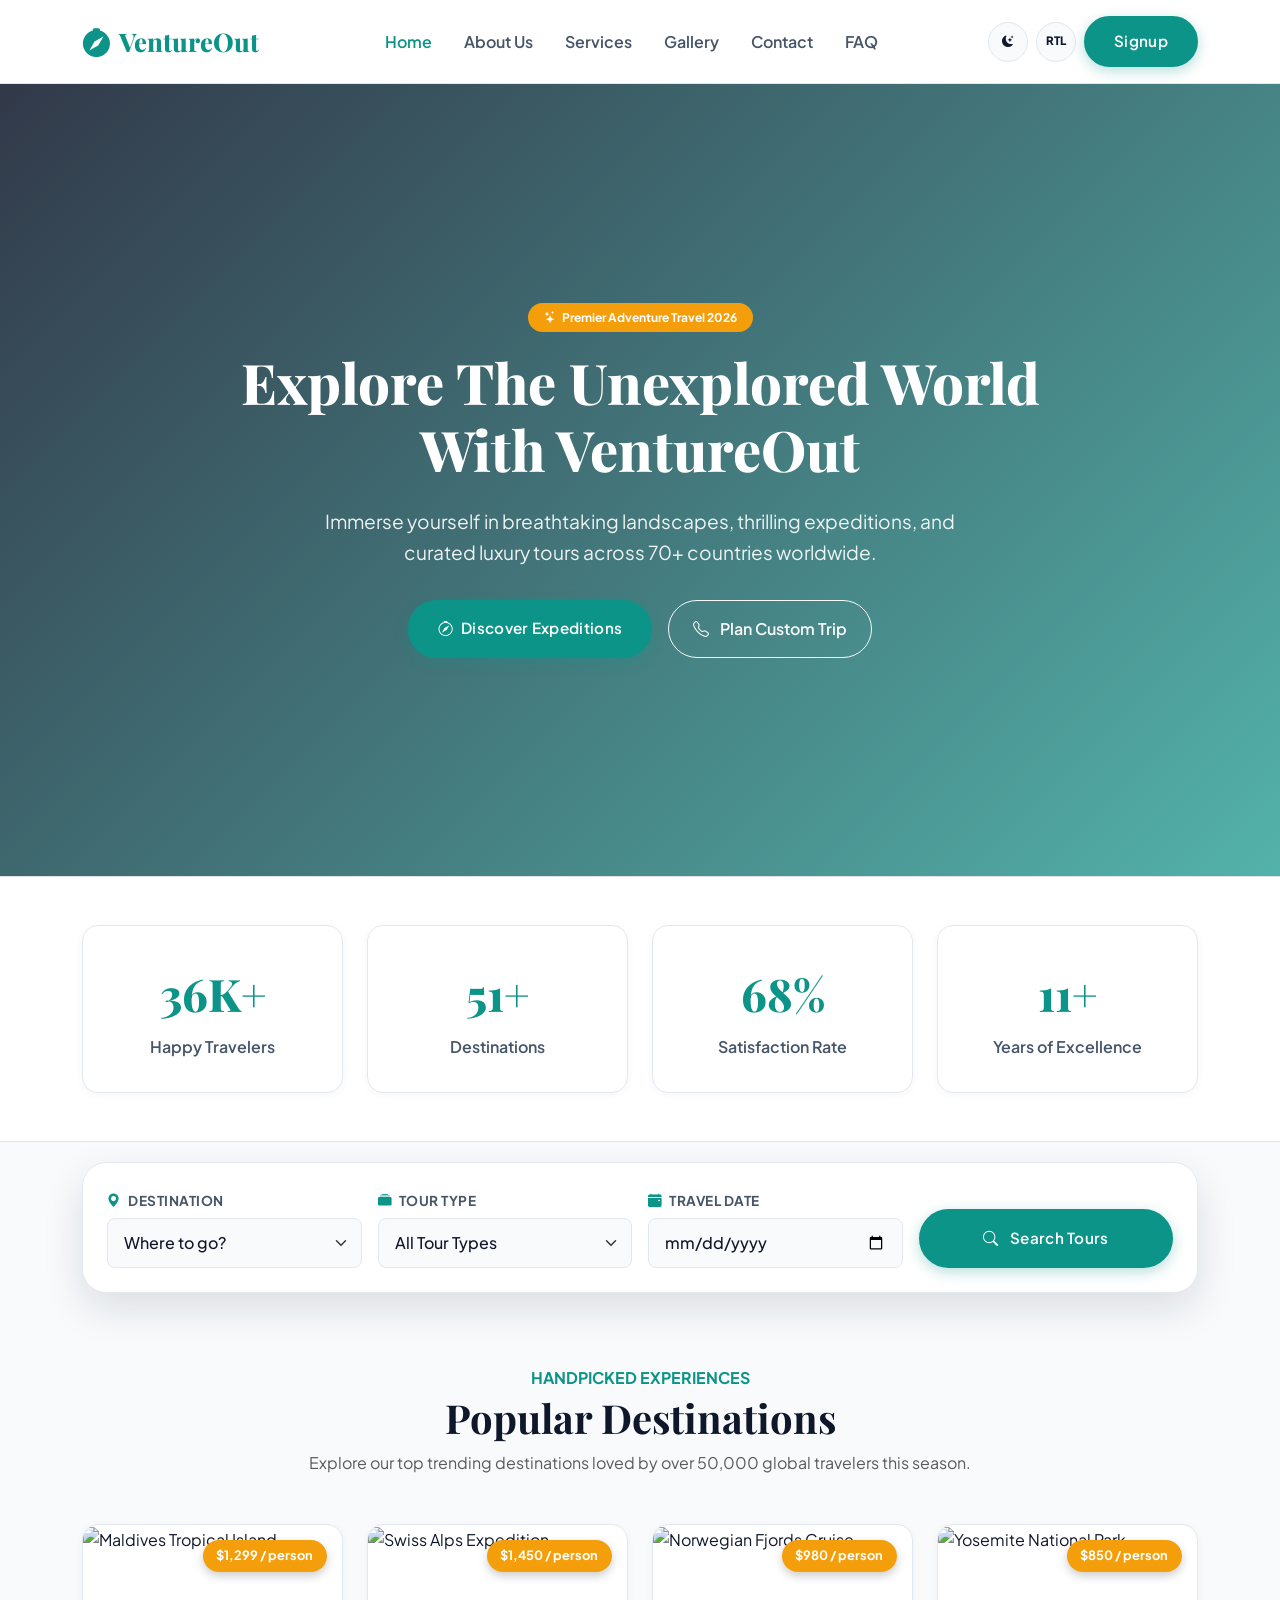
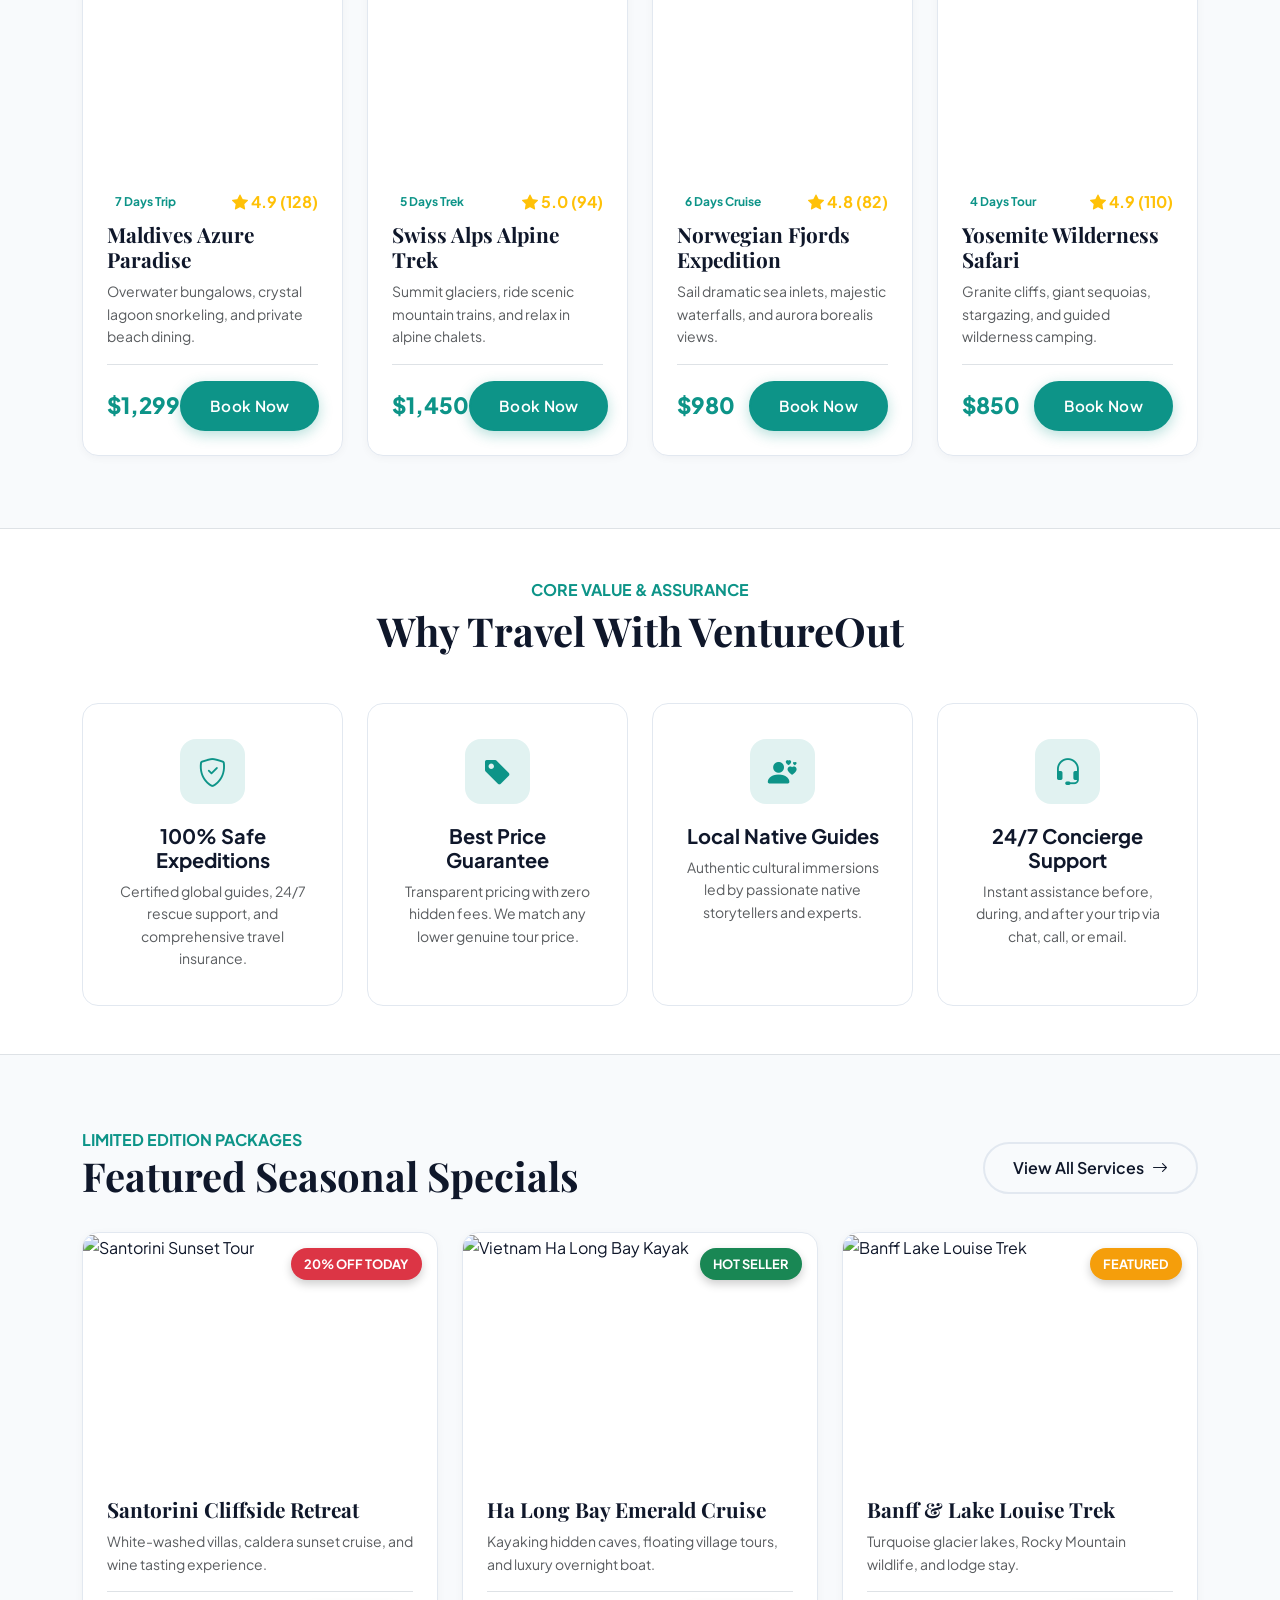
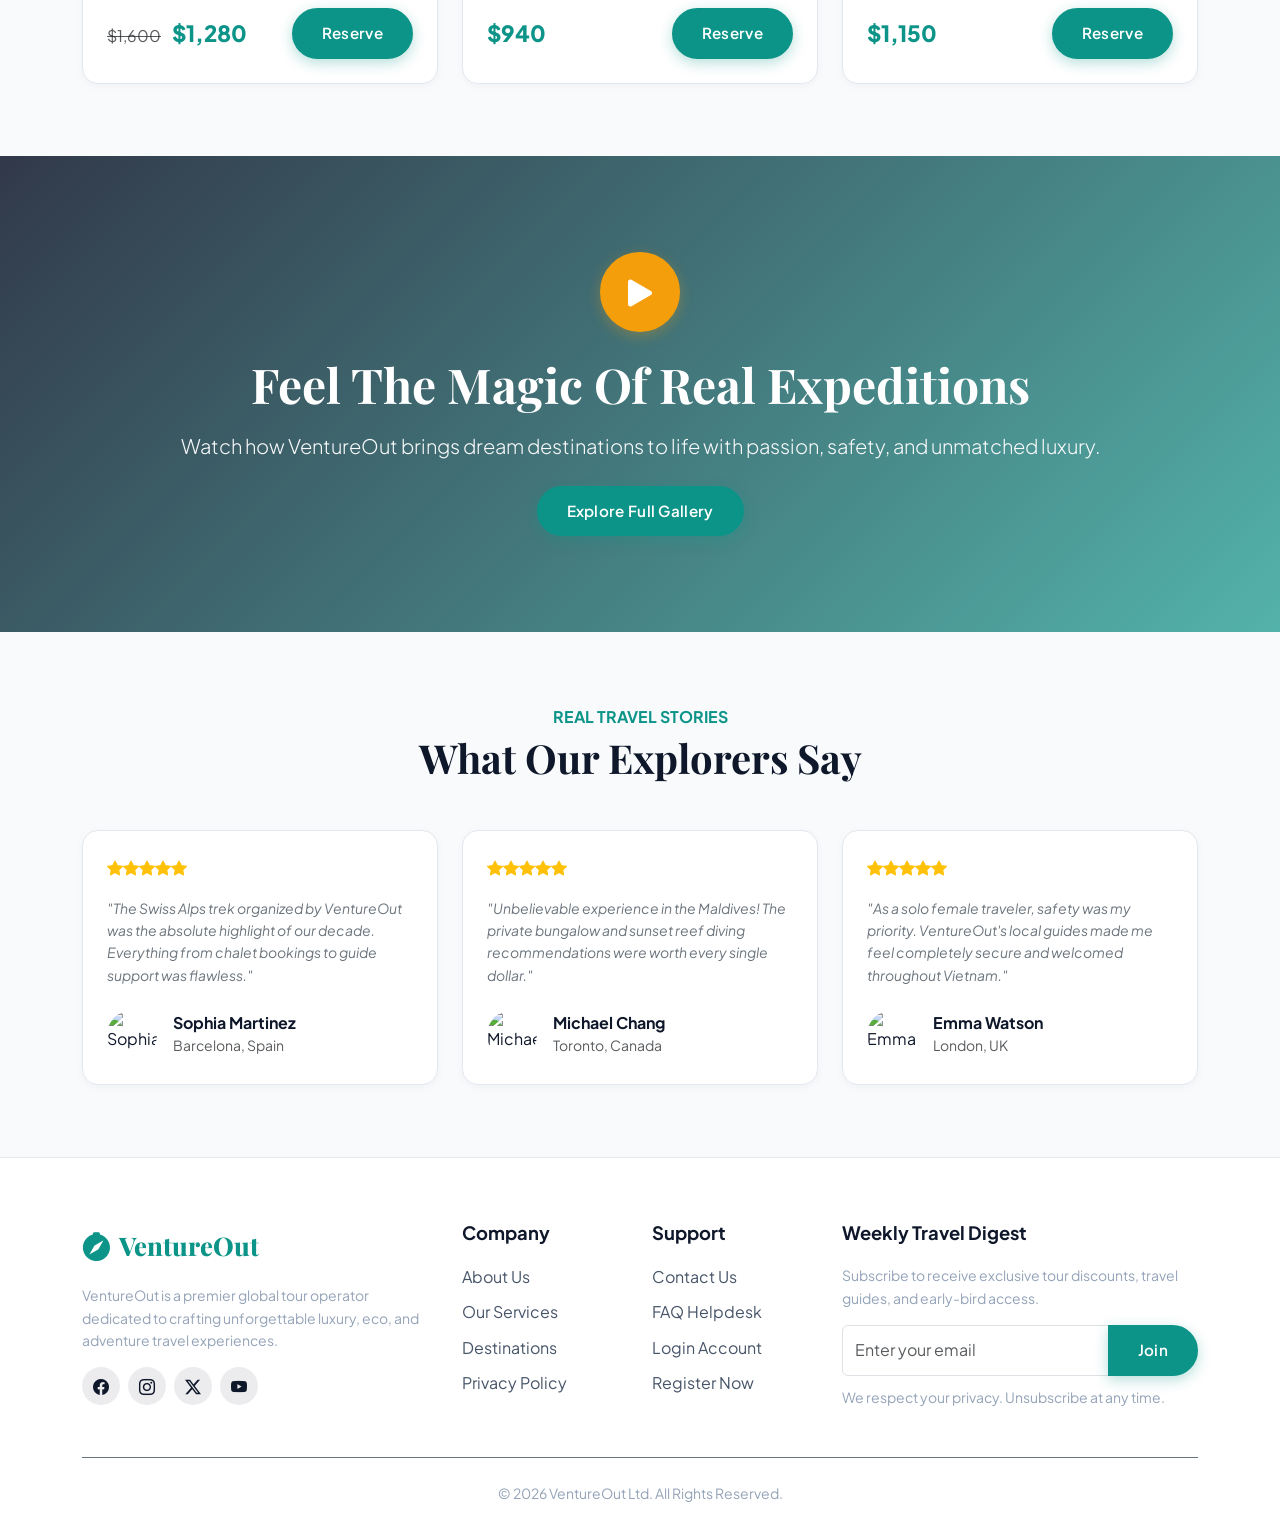
==== commit ee783f20: "Apply UI fixes: hero badge visibility, auth card overflow fix, responsive social button layout, upda" ====
--- a/index.html
+++ b/index.html
@@ -1,579 +1,580 @@
-<!DOCTYPE html>
-<html lang="en" data-bs-theme="light">
-<head>
-    <meta charset="UTF-8">
-    <meta name="viewport" content="width=device-width, initial-scale=1.0">
-    <!-- SEO Meta Tags -->
-    <title>VentureOut | Explore Premier Travel & Tourism Adventures</title>
-    <meta name="description" content="Discover extraordinary travel experiences, mountain trekking, desert safaris, and luxury beach getaways with VentureOut. Book your dream vacation today.">
-    <meta name="keywords" content="travel, tourism, adventure tours, holiday packages, trekking, luxury cruise, destination guide">
-    <meta name="author" content="VentureOut Travel Ltd.">
-
-    <!-- Bootstrap 5 CSS -->
-    <link href="https://cdn.jsdelivr.net/npm/bootstrap@5.3.3/dist/css/bootstrap.min.css" rel="stylesheet">
-    <!-- Bootstrap Icons -->
-    <link href="https://cdn.jsdelivr.net/npm/bootstrap-icons@1.11.3/font/bootstrap-icons.min.css" rel="stylesheet">
-    <!-- AOS Animation Library -->
-    <link href="https://unpkg.com/aos@2.3.1/dist/aos.css" rel="stylesheet">
-    <!-- Favicon -->
-    <link rel="icon" type="image/svg+xml" href="assets/favicon.svg">
-    <!-- Custom CSS System -->
-    <link rel="stylesheet" href="assets/css/style.css">
-</head>
-<body>
-
-    <!-- Header Navigation -->
-    <nav class="navbar navbar-expand-lg navbar-custom">
-        <div class="container">
-            <a class="navbar-brand" href="index.html">
-                <i class="bi bi-compass-fill"></i>
-                <span>VentureOut</span>
-            </a>
-            
-            <div class="d-flex align-items-center gap-2 order-lg-3 me-2 me-lg-0">
-                <button class="theme-toggle-btn" id="themeToggleBtn" title="Toggle Light/Dark Mode">
-                    <i class="bi bi-moon-stars-fill"></i>
-                </button>
-                <button class="rtl-toggle-btn" id="rtlToggleBtn" title="Toggle RTL Mode">RTL</button>
-                <a href="signup.html" class="btn btn-primary-custom d-none d-sm-inline-flex">Signup</a>
-                <button class="navbar-toggler border-0" type="button" data-bs-toggle="offcanvas" data-bs-target="#offcanvasNavbar" aria-controls="offcanvasNavbar">
-                    <span class="navbar-toggler-icon"></span>
-                </button>
-            </div>
-
-            <!-- Mobile Offcanvas Menu -->
-            <div class="offcanvas offcanvas-end" tabindex="-1" id="offcanvasNavbar" aria-labelledby="offcanvasNavbarLabel">
-                <div class="offcanvas-header border-bottom">
-                    <a href="index.html" class="navbar-brand mb-0 text-decoration-none" id="offcanvasNavbarLabel"><i class="bi bi-compass-fill"></i><span>VentureOut</span></a>
-                    <button type="button" class="btn-close" data-bs-dismiss="offcanvas" aria-label="Close"></button>
-                </div>
-                <div class="offcanvas-body">
-                    <ul class="navbar-nav mx-auto mb-2 mb-lg-0">
-                        <li class="nav-item"><a class="nav-link active" href="index.html">Home</a></li>
-                        <li class="nav-item"><a class="nav-link" href="about.html">About Us</a></li>
-                        <li class="nav-item"><a class="nav-link" href="services.html">Services</a></li>
-                        <li class="nav-item"><a class="nav-link" href="gallery.html">Gallery</a></li>
-                        <li class="nav-item"><a class="nav-link" href="contact.html">Contact</a></li>
-                        <li class="nav-item"><a class="nav-link" href="faq.html">FAQ</a></li>
-                    </ul>
-                    <div class="d-grid gap-2 d-sm-none mt-3">
-                        <a href="signup.html" class="btn btn-primary-custom">Signup</a>
-                    </div>
-                </div>
-            </div>
-        </div>
-    </nav>
-
-    <!-- Hero Section -->
-    <header class="hero-section" style="background-image: url('https://images.unsplash.com/photo-1469854523086-cc02fe5d8800?auto=format&fit=crop&w=1920&q=80');">
-        <div class="hero-overlay"></div>
-        <div class="container hero-content py-5">
-            <div class="row align-items-center justify-content-center text-center">
-                <div class="col-lg-10" data-aos="fade-up" data-aos-duration="1000">
-                    <span class="badge bg-tertiary-custom px-3 py-2 text-white rounded-pill mb-3 fw-bold">
-                        <i class="bi bi-stars me-1"></i> Premier Adventure Travel 2026
-                    </span>
-                    <h1 class="hero-title">Explore The Unexplored World With VentureOut</h1>
-                    <p class="hero-subtitle">Immerse yourself in breathtaking landscapes, thrilling expeditions, and curated luxury tours across 70+ countries worldwide.</p>
-                    <div class="d-flex flex-wrap justify-content-center gap-3">
-                        <a href="services.html" class="btn btn-primary-custom btn-lg">
-                            <i class="bi bi-compass"></i> Discover Expeditions
-                        </a>
-                        <a href="contact.html" class="btn btn-outline-light rounded-pill px-4 py-3 fw-semibold">
-                            <i class="bi bi-telephone me-2"></i> Plan Custom Trip
-                        </a>
-                    </div>
-                </div>
-            </div>
-        </div>
-    </header>
-
-    <!-- Search & Filter Widget -->
-    <div class="container">
-        <div class="search-widget" data-aos="fade-up" data-aos-delay="200">
-            <form class="row g-3 align-items-end">
-                <div class="col-md-3">
-                    <label><i class="bi bi-geo-alt-fill text-primary-custom me-1"></i> Destination</label>
-                    <select class="form-select">
-                        <option selected>Where to go?</option>
-                        <option>Swiss Alps, Switzerland</option>
-                        <option>Santorini, Greece</option>
-                        <option>Maldives Islands</option>
-                        <option>Ha Long Bay, Vietnam</option>
-                        <option>Yosemite, USA</option>
-                    </select>
-                </div>
-                <div class="col-md-3">
-                    <label><i class="bi bi-collection-fill text-primary-custom me-1"></i> Tour Type</label>
-                    <select class="form-select">
-                        <option selected>All Tour Types</option>
-                        <option>Mountain Trekking</option>
-                        <option>Desert Safaris</option>
-                        <option>Beach Getaways</option>
-                        <option>Cultural Expeditions</option>
-                    </select>
-                </div>
-                <div class="col-md-3">
-                    <label><i class="bi bi-calendar-event-fill text-primary-custom me-1"></i> Travel Date</label>
-                    <input type="date" class="form-control">
-                </div>
-                <div class="col-md-3">
-                    <button type="submit" class="btn btn-primary-custom w-100 py-3">
-                        <i class="bi bi-search me-1"></i> Search Tours
-                    </button>
-                </div>
-            </form>
-        </div>
-    </div>
-
-    <!-- Section 1: Popular Destinations -->
-    <section class="py-5 my-4">
-        <div class="container">
-            <div class="text-center mb-5" data-aos="fade-up">
-                <span class="text-primary-custom fw-bold text-uppercase tracking-wider">Handpicked Experiences</span>
-                <h2 class="font-heading display-6 mt-1">Popular Destinations</h2>
-                <p class="text-muted max-w-600 mx-auto">Explore our top trending destinations loved by over 50,000 global travelers this season.</p>
-            </div>
-
-            <div class="row g-4">
-                <!-- Card 1 -->
-                <div class="col-lg-3 col-md-6" data-aos="fade-up" data-aos-delay="100">
-                    <div class="card-custom">
-                        <div class="card-img-wrapper">
-                            <span class="card-badge">$1,299 / person</span>
-                            <img src="https://images.unsplash.com/photo-1507525428034-b723cf961d3e?auto=format&fit=crop&w=800&q=80" alt="Maldives Tropical Island">
-                        </div>
-                        <div class="card-body-custom">
-                            <div class="d-flex justify-content-between align-items-center mb-2">
-                                <span class="badge bg-primary-light text-primary-custom fw-bold">7 Days Trip</span>
-                                <span class="text-warning font-sm fw-bold"><i class="bi bi-star-fill"></i> 4.9 (128)</span>
-                            </div>
-                            <h3 class="card-title-custom">Maldives Azure Paradise</h3>
-                            <p class="text-muted small">Overwater bungalows, crystal lagoon snorkeling, and private beach dining.</p>
-                            <div class="mt-auto pt-3 border-top d-flex justify-content-between align-items-center">
-                                <span class="card-price">$1,299</span>
-                                <button class="btn btn-sm btn-primary-custom text-nowrap" data-bs-toggle="modal" data-bs-target="#bookingModal">Book Now</button>
-                            </div>
-                        </div>
-                    </div>
-                </div>
-
-                <!-- Card 2 -->
-                <div class="col-lg-3 col-md-6" data-aos="fade-up" data-aos-delay="200">
-                    <div class="card-custom">
-                        <div class="card-img-wrapper">
-                            <span class="card-badge">$1,450 / person</span>
-                            <img src="https://images.unsplash.com/photo-1519681393784-d120267933ba?auto=format&fit=crop&w=800&q=80" alt="Swiss Alps Expedition">
-                        </div>
-                        <div class="card-body-custom">
-                            <div class="d-flex justify-content-between align-items-center mb-2">
-                                <span class="badge bg-primary-light text-primary-custom fw-bold">5 Days Trek</span>
-                                <span class="text-warning font-sm fw-bold"><i class="bi bi-star-fill"></i> 5.0 (94)</span>
-                            </div>
-                            <h3 class="card-title-custom">Swiss Alps Alpine Trek</h3>
-                            <p class="text-muted small">Summit glaciers, ride scenic mountain trains, and relax in alpine chalets.</p>
-                            <div class="mt-auto pt-3 border-top d-flex justify-content-between align-items-center">
-                                <span class="card-price">$1,450</span>
-                                <button class="btn btn-sm btn-primary-custom text-nowrap" data-bs-toggle="modal" data-bs-target="#bookingModal">Book Now</button>
-                            </div>
-                        </div>
-                    </div>
-                </div>
-
-                <!-- Card 3 -->
-                <div class="col-lg-3 col-md-6" data-aos="fade-up" data-aos-delay="300">
-                    <div class="card-custom">
-                        <div class="card-img-wrapper">
-                            <span class="card-badge">$980 / person</span>
-                            <img src="https://images.unsplash.com/photo-1534430480872-3498386e7856?auto=format&fit=crop&w=800&q=80" alt="Norwegian Fjords Cruise">
-                        </div>
-                        <div class="card-body-custom">
-                            <div class="d-flex justify-content-between align-items-center mb-2">
-                                <span class="badge bg-primary-light text-primary-custom fw-bold">6 Days Cruise</span>
-                                <span class="text-warning font-sm fw-bold"><i class="bi bi-star-fill"></i> 4.8 (82)</span>
-                            </div>
-                            <h3 class="card-title-custom">Norwegian Fjords Expedition</h3>
-                            <p class="text-muted small">Sail dramatic sea inlets, majestic waterfalls, and aurora borealis views.</p>
-                            <div class="mt-auto pt-3 border-top d-flex justify-content-between align-items-center">
-                                <span class="card-price">$980</span>
-                                <button class="btn btn-sm btn-primary-custom text-nowrap" data-bs-toggle="modal" data-bs-target="#bookingModal">Book Now</button>
-                            </div>
-                        </div>
-                    </div>
-                </div>
-
-                <!-- Card 4 -->
-                <div class="col-lg-3 col-md-6" data-aos="fade-up" data-aos-delay="400">
-                    <div class="card-custom">
-                        <div class="card-img-wrapper">
-                            <span class="card-badge">$850 / person</span>
-                            <img src="https://images.unsplash.com/photo-1506744038136-46273834b3fb?auto=format&fit=crop&w=800&q=80" alt="Yosemite National Park">
-                        </div>
-                        <div class="card-body-custom">
-                            <div class="d-flex justify-content-between align-items-center mb-2">
-                                <span class="badge bg-primary-light text-primary-custom fw-bold">4 Days Tour</span>
-                                <span class="text-warning font-sm fw-bold"><i class="bi bi-star-fill"></i> 4.9 (110)</span>
-                            </div>
-                            <h3 class="card-title-custom">Yosemite Wilderness Safari</h3>
-                            <p class="text-muted small">Granite cliffs, giant sequoias, stargazing, and guided wilderness camping.</p>
-                            <div class="mt-auto pt-3 border-top d-flex justify-content-between align-items-center">
-                                <span class="card-price">$850</span>
-                                <button class="btn btn-sm btn-primary-custom text-nowrap" data-bs-toggle="modal" data-bs-target="#bookingModal">Book Now</button>
-                            </div>
-                        </div>
-                    </div>
-                </div>
-            </div>
-        </div>
-    </section>
-
-    <!-- Section 2: Why Choose Us -->
-    <section class="py-5 bg-surface border-top border-bottom">
-        <div class="container">
-            <div class="text-center mb-5" data-aos="fade-up">
-                <span class="text-primary-custom fw-bold text-uppercase">Core Value & Assurance</span>
-                <h2 class="font-heading display-6 mt-1">Why Travel With VentureOut</h2>
-            </div>
-
-            <div class="row g-4">
-                <div class="col-md-3" data-aos="fade-up" data-aos-delay="100">
-                    <div class="feature-box text-center">
-                        <div class="feature-icon mx-auto"><i class="bi bi-shield-check"></i></div>
-                        <h4 class="h5 fw-bold mb-2">100% Safe Expeditions</h4>
-                        <p class="text-muted small mb-0">Certified global guides, 24/7 rescue support, and comprehensive travel insurance.</p>
-                    </div>
-                </div>
-
-                <div class="col-md-3" data-aos="fade-up" data-aos-delay="200">
-                    <div class="feature-box text-center">
-                        <div class="feature-icon mx-auto"><i class="bi bi-tag-fill"></i></div>
-                        <h4 class="h5 fw-bold mb-2">Best Price Guarantee</h4>
-                        <p class="text-muted small mb-0">Transparent pricing with zero hidden fees. We match any lower genuine tour price.</p>
-                    </div>
-                </div>
-
-                <div class="col-md-3" data-aos="fade-up" data-aos-delay="300">
-                    <div class="feature-box text-center">
-                        <div class="feature-icon mx-auto"><i class="bi bi-person-hearts"></i></div>
-                        <h4 class="h5 fw-bold mb-2">Local Native Guides</h4>
-                        <p class="text-muted small mb-0">Authentic cultural immersions led by passionate native storytellers and experts.</p>
-                    </div>
-                </div>
-
-                <div class="col-md-3" data-aos="fade-up" data-aos-delay="400">
-                    <div class="feature-box text-center">
-                        <div class="feature-icon mx-auto"><i class="bi bi-headset"></i></div>
-                        <h4 class="h5 fw-bold mb-2">24/7 Concierge Support</h4>
-                        <p class="text-muted small mb-0">Instant assistance before, during, and after your trip via chat, call, or email.</p>
-                    </div>
-                </div>
-            </div>
-        </div>
-    </section>
-
-    <!-- Section 3: Special Adventure Packages -->
-    <section class="py-5 my-4">
-        <div class="container">
-            <div class="row align-items-center mb-4" data-aos="fade-up">
-                <div class="col-md-8">
-                    <span class="text-primary-custom fw-bold text-uppercase">Limited Edition Packages</span>
-                    <h2 class="font-heading display-6">Featured Seasonal Specials</h2>
-                </div>
-                <div class="col-md-4 text-md-end mt-3 mt-md-0">
-                    <a href="services.html" class="btn btn-outline-custom">View All Services <i class="bi bi-arrow-right"></i></a>
-                </div>
-            </div>
-
-            <div class="row g-4">
-                <div class="col-lg-4 col-md-6" data-aos="zoom-in" data-aos-delay="100">
-                    <div class="card-custom">
-                        <div class="card-img-wrapper">
-                            <span class="card-badge bg-danger">20% OFF TODAY</span>
-                            <img src="https://images.unsplash.com/photo-1533105079780-92b9be482077?auto=format&fit=crop&w=800&q=80" alt="Santorini Sunset Tour">
-                        </div>
-                        <div class="card-body-custom">
-                            <h3 class="card-title-custom">Santorini Cliffside Retreat</h3>
-                            <p class="text-muted small">White-washed villas, caldera sunset cruise, and wine tasting experience.</p>
-                            <div class="mt-auto d-flex justify-content-between align-items-center pt-3 border-top">
-                                <div>
-                                    <span class="text-muted text-decoration-line-through me-2">$1,600</span>
-                                    <span class="card-price">$1,280</span>
-                                </div>
-                                <button class="btn btn-primary-custom btn-sm" data-bs-toggle="modal" data-bs-target="#bookingModal">Reserve</button>
-                            </div>
-                        </div>
-                    </div>
-                </div>
-
-                <div class="col-lg-4 col-md-6" data-aos="zoom-in" data-aos-delay="200">
-                    <div class="card-custom">
-                        <div class="card-img-wrapper">
-                            <span class="card-badge bg-success">HOT SELLER</span>
-                            <img src="https://images.unsplash.com/photo-1528127269322-539801943592?auto=format&fit=crop&w=800&q=80" alt="Vietnam Ha Long Bay Kayak">
-                        </div>
-                        <div class="card-body-custom">
-                            <h3 class="card-title-custom">Ha Long Bay Emerald Cruise</h3>
-                            <p class="text-muted small">Kayaking hidden caves, floating village tours, and luxury overnight boat.</p>
-                            <div class="mt-auto d-flex justify-content-between align-items-center pt-3 border-top">
-                                <div>
-                                    <span class="card-price">$940</span>
-                                </div>
-                                <button class="btn btn-primary-custom btn-sm" data-bs-toggle="modal" data-bs-target="#bookingModal">Reserve</button>
-                            </div>
-                        </div>
-                    </div>
-                </div>
-
-                <div class="col-lg-4 col-md-6" data-aos="zoom-in" data-aos-delay="300">
-                    <div class="card-custom">
-                        <div class="card-img-wrapper">
-                            <span class="card-badge bg-tertiary-custom">FEATURED</span>
-                            <img src="https://images.unsplash.com/photo-1501785888041-af3ef285b470?auto=format&fit=crop&w=800&q=80" alt="Banff Lake Louise Trek">
-                        </div>
-                        <div class="card-body-custom">
-                            <h3 class="card-title-custom">Banff & Lake Louise Trek</h3>
-                            <p class="text-muted small">Turquoise glacier lakes, Rocky Mountain wildlife, and lodge stay.</p>
-                            <div class="mt-auto d-flex justify-content-between align-items-center pt-3 border-top">
-                                <div>
-                                    <span class="card-price">$1,150</span>
-                                </div>
-                                <button class="btn btn-primary-custom btn-sm" data-bs-toggle="modal" data-bs-target="#bookingModal">Reserve</button>
-                            </div>
-                        </div>
-                    </div>
-                </div>
-            </div>
-        </div>
-    </section>
-
-    <!-- Section 4: Video Experience Showcase -->
-    <section class="py-5 text-white position-relative" style="background: url('https://images.unsplash.com/photo-1488646953014-85cb44e25828?auto=format&fit=crop&w=1200&q=80') center/cover no-repeat fixed;">
-        <div class="hero-overlay"></div>
-        <div class="container position-relative z-2 py-5 text-center" data-aos="fade-up">
-            <button class="btn btn-tertiary-custom rounded-circle p-4 mb-4 pulse-effect" style="width: 80px; height: 80px;" data-bs-toggle="modal" data-bs-target="#videoModal">
-                <i class="bi bi-play-fill display-5"></i>
-            </button>
-            <h2 class="font-heading display-5 text-white mb-3">Feel The Magic Of Real Expeditions</h2>
-            <p class="lead text-light max-w-600 mx-auto mb-4">Watch how VentureOut brings dream destinations to life with passion, safety, and unmatched luxury.</p>
-            <a href="gallery.html" class="btn btn-primary-custom">Explore Full Gallery</a>
-        </div>
-    </section>
-
-    <!-- Section 5: Stats Counter Section -->
-    <section class="py-5 bg-surface stats-section border-top border-bottom">
-        <div class="container">
-            <div class="row g-4">
-                <div class="col-md-3 col-6" data-aos="fade-up" data-aos-delay="100">
-                    <div class="stat-card">
-                        <div class="stat-number" data-target="52" data-suffix="K+">0</div>
-                        <div class="stat-label">Happy Travelers</div>
-                    </div>
-                </div>
-                <div class="col-md-3 col-6" data-aos="fade-up" data-aos-delay="200">
-                    <div class="stat-card">
-                        <div class="stat-number" data-target="75" data-suffix="+">0</div>
-                        <div class="stat-label">Destinations</div>
-                    </div>
-                </div>
-                <div class="col-md-3 col-6" data-aos="fade-up" data-aos-delay="300">
-                    <div class="stat-card">
-                        <div class="stat-number" data-target="99" data-suffix="%">0</div>
-                        <div class="stat-label">Satisfaction Rate</div>
-                    </div>
-                </div>
-                <div class="col-md-3 col-6" data-aos="fade-up" data-aos-delay="400">
-                    <div class="stat-card">
-                        <div class="stat-number" data-target="15" data-suffix="+">0</div>
-                        <div class="stat-label">Years of Excellence</div>
-                    </div>
-                </div>
-            </div>
-        </div>
-    </section>
-
-    <!-- Section 6: Traveler Reviews -->
-    <section class="py-5 my-4">
-        <div class="container">
-            <div class="text-center mb-5" data-aos="fade-up">
-                <span class="text-primary-custom fw-bold text-uppercase">Real Travel Stories</span>
-                <h2 class="font-heading display-6 mt-1">What Our Explorers Say</h2>
-            </div>
-
-            <div class="row g-4">
-                <div class="col-md-4" data-aos="fade-up" data-aos-delay="100">
-                    <div class="card-custom p-4">
-                        <div class="text-warning mb-3">
-                            <i class="bi bi-star-fill"></i><i class="bi bi-star-fill"></i><i class="bi bi-star-fill"></i><i class="bi bi-star-fill"></i><i class="bi bi-star-fill"></i>
-                        </div>
-                        <p class="text-secondary small fst-italic mb-4">"The Swiss Alps trek organized by VentureOut was the absolute highlight of our decade. Everything from chalet bookings to guide support was flawless."</p>
-                        <div class="d-flex align-items-center gap-3 mt-auto">
-                            <img src="https://images.unsplash.com/photo-1534528741775-53994a69daeb?auto=format&fit=crop&w=200&q=80" alt="Sophia Martinez" class="rounded-circle" style="width: 50px; height: 50px; object-fit: cover;">
-                            <div>
-                                <h5 class="h6 mb-0 fw-bold">Sophia Martinez</h5>
-                                <small class="text-muted">Barcelona, Spain</small>
-                            </div>
-                        </div>
-                    </div>
-                </div>
-
-                <div class="col-md-4" data-aos="fade-up" data-aos-delay="200">
-                    <div class="card-custom p-4">
-                        <div class="text-warning mb-3">
-                            <i class="bi bi-star-fill"></i><i class="bi bi-star-fill"></i><i class="bi bi-star-fill"></i><i class="bi bi-star-fill"></i><i class="bi bi-star-fill"></i>
-                        </div>
-                        <p class="text-secondary small fst-italic mb-4">"Unbelievable experience in the Maldives! The private bungalow and sunset reef diving recommendations were worth every single dollar."</p>
-                        <div class="d-flex align-items-center gap-3 mt-auto">
-                            <img src="https://images.unsplash.com/photo-1507003211169-0a1dd7228f2d?auto=format&fit=crop&w=200&q=80" alt="Michael Chang" class="rounded-circle" style="width: 50px; height: 50px; object-fit: cover;">
-                            <div>
-                                <h5 class="h6 mb-0 fw-bold">Michael Chang</h5>
-                                <small class="text-muted">Toronto, Canada</small>
-                            </div>
-                        </div>
-                    </div>
-                </div>
-
-                <div class="col-md-4" data-aos="fade-up" data-aos-delay="300">
-                    <div class="card-custom p-4">
-                        <div class="text-warning mb-3">
-                            <i class="bi bi-star-fill"></i><i class="bi bi-star-fill"></i><i class="bi bi-star-fill"></i><i class="bi bi-star-fill"></i><i class="bi bi-star-fill"></i>
-                        </div>
-                        <p class="text-secondary small fst-italic mb-4">"As a solo female traveler, safety was my priority. VentureOut's local guides made me feel completely secure and welcomed throughout Vietnam."</p>
-                        <div class="d-flex align-items-center gap-3 mt-auto">
-                            <img src="https://images.unsplash.com/photo-1494790108377-be9c29b29330?auto=format&fit=crop&w=200&q=80" alt="Emma Watson" class="rounded-circle" style="width: 50px; height: 50px; object-fit: cover;">
-                            <div>
-                                <h5 class="h6 mb-0 fw-bold">Emma Watson</h5>
-                                <small class="text-muted">London, UK</small>
-                            </div>
-                        </div>
-                    </div>
-                </div>
-            </div>
-        </div>
-    </section>
-
-    <!-- Booking Modal -->
-    <div class="modal fade" id="bookingModal" tabindex="-1" aria-labelledby="bookingModalLabel" aria-hidden="true">
-        <div class="modal-dialog modal-dialog-centered">
-            <div class="modal-content bg-surface">
-                <div class="modal-header border-bottom">
-                    <h5 class="modal-title font-heading fw-bold" id="bookingModalLabel">Quick Tour Booking</h5>
-                    <button type="button" class="btn-close" data-bs-dismiss="modal" aria-label="Close"></button>
-                </div>
-                <div class="modal-body p-4">
-                    <form>
-                        <div class="mb-3">
-                            <label class="form-label font-sm fw-bold">Full Name</label>
-                            <input type="text" class="form-control" placeholder="John Doe" required>
-                        </div>
-                        <div class="mb-3">
-                            <label class="form-label font-sm fw-bold">Email Address</label>
-                            <input type="email" class="form-control" placeholder="john@example.com" required>
-                        </div>
-                        <div class="row g-2 mb-3">
-                            <div class="col-6">
-                                <label class="form-label font-sm fw-bold">Travelers</label>
-                                <input type="number" class="form-control" value="2" min="1" max="10">
-                            </div>
-                            <div class="col-6">
-                                <label class="form-label font-sm fw-bold">Departure Date</label>
-                                <input type="date" class="form-control" required>
-                            </div>
-                        </div>
-                        <button type="submit" class="btn btn-primary-custom w-100 py-3 mt-2">Confirm Reservation</button>
-                    </form>
-                </div>
-            </div>
-        </div>
-    </div>
-
-    <!-- Video Modal -->
-    <div class="modal fade" id="videoModal" tabindex="-1" aria-hidden="true">
-        <div class="modal-dialog modal-lg modal-dialog-centered">
-            <div class="modal-content bg-dark">
-                <div class="modal-body p-0 ratio ratio-16x9">
-                    <iframe src="https://www.youtube.com/embed/dQw4w9WgXcQ" title="Travel Video Showcase" allowfullscreen></iframe>
-                </div>
-            </div>
-        </div>
-    </div>
-
-    <!-- Footer -->
-    <footer class="footer-custom">
-        <div class="container">
-            <div class="row g-4 pb-4">
-                <!-- Column 1: Brand -->
-                <div class="col-lg-4 col-md-6">
-                    <a href="index.html" class="navbar-brand mb-3">
-                        <i class="bi bi-compass-fill"></i>
-                        <span>VentureOut</span>
-                    </a>
-                    <p class="text-muted small mb-3">VentureOut is a premier global tour operator dedicated to crafting unforgettable luxury, eco, and adventure travel experiences.</p>
-                    <div class="d-flex gap-2">
-                        <a href="#" class="social-icon" aria-label="Facebook"><i class="bi bi-facebook"></i></a>
-                        <a href="#" class="social-icon" aria-label="Instagram"><i class="bi bi-instagram"></i></a>
-                        <a href="#" class="social-icon" aria-label="Twitter"><i class="bi bi-twitter-x"></i></a>
-                        <a href="#" class="social-icon" aria-label="YouTube"><i class="bi bi-youtube"></i></a>
-                    </div>
-                </div>
-
-                <!-- Column 2: Company Links -->
-                <div class="col-lg-2 col-md-6">
-                    <h5 class="footer-title">Company</h5>
-                    <ul class="footer-links">
-                        <li><a href="about.html">About Us</a></li>
-                        <li><a href="services.html">Our Services</a></li>
-                        <li><a href="gallery.html">Destinations</a></li>
-                        <li><a href="privacy.html">Privacy Policy</a></li>
-                    </ul>
-                </div>
-
-                <!-- Column 3: Support Links -->
-                <div class="col-lg-2 col-md-6">
-                    <h5 class="footer-title">Support</h5>
-                    <ul class="footer-links">
-                        <li><a href="contact.html">Contact Us</a></li>
-                        <li><a href="faq.html">FAQ Helpdesk</a></li>
-                        <li><a href="login.html">Login Account</a></li>
-                        <li><a href="signup.html">Register Now</a></li>
-                    </ul>
-                </div>
-
-                <!-- Column 4: Newsletter Form -->
-                <div class="col-lg-4 col-md-6">
-                    <h5 class="footer-title">Weekly Travel Digest</h5>
-                    <p class="text-muted small mb-3">Subscribe to receive exclusive tour discounts, travel guides, and early-bird access.</p>
-                    <form>
-                        <div class="input-group mb-2">
-                            <input type="email" class="form-control" placeholder="Enter your email" required>
-                            <button class="btn btn-primary-custom" type="submit">Join</button>
-                        </div>
-                        <small class="text-muted">We respect your privacy. Unsubscribe at any time.</small>
-                    </form>
-                </div>
-            </div>
-
-            <div class="border-top border-secondary pt-4 mt-4 text-center text-muted small">
-                <p class="mb-0">&copy; 2026 VentureOut Ltd. All Rights Reserved.</p>
-            </div>
-        </div>
-    </footer>
-
-    <!-- Floating Back-to-Top Button -->
-    <button class="back-to-top" id="backToTopBtn" aria-label="Back to Top">
-        <i class="bi bi-arrow-up"></i>
-    </button>
-
-    <!-- Bootstrap 5 Bundle JS -->
-    <script src="https://cdn.jsdelivr.net/npm/bootstrap@5.3.3/dist/js/bootstrap.bundle.min.js"></script>
-    <!-- AOS Animation Library JS -->
-    <script src="https://unpkg.com/aos@2.3.1/dist/aos.js"></script>
-    <script>
-        AOS.init({
-            duration: 800,
-            once: true
-        });
-    </script>
-    <!-- Custom Main JS -->
-    <script src="assets/js/main.js"></script>
-</body>
-</html>
+<!DOCTYPE html>
+<html lang="en" data-bs-theme="light">
+<head>
+    <meta charset="UTF-8">
+    <meta name="viewport" content="width=device-width, initial-scale=1.0">
+    <!-- SEO Meta Tags -->
+    <title>VentureOut | Explore Premier Travel & Tourism Adventures</title>
+    <meta name="description" content="Discover extraordinary travel experiences, mountain trekking, desert safaris, and luxury beach getaways with VentureOut. Book your dream vacation today.">
+    <meta name="keywords" content="travel, tourism, adventure tours, holiday packages, trekking, luxury cruise, destination guide">
+    <meta name="author" content="VentureOut Travel Ltd.">
+
+    <!-- Bootstrap 5 CSS -->
+    <link href="https://cdn.jsdelivr.net/npm/bootstrap@5.3.3/dist/css/bootstrap.min.css" rel="stylesheet">
+    <!-- Bootstrap Icons -->
+    <link href="https://cdn.jsdelivr.net/npm/bootstrap-icons@1.11.3/font/bootstrap-icons.min.css" rel="stylesheet">
+    <!-- AOS Animation Library -->
+    <link href="https://unpkg.com/aos@2.3.1/dist/aos.css" rel="stylesheet">
+    <!-- Favicon -->
+    <link rel="icon" type="image/svg+xml" href="assets/favicon.svg">
+    <!-- Custom CSS System -->
+    <link rel="stylesheet" href="assets/css/style.css">
+</head>
+<body>
+
+    <!-- Header Navigation -->
+    <nav class="navbar navbar-expand-lg navbar-custom">
+        <div class="container">
+            <a class="navbar-brand" href="index.html">
+                <i class="bi bi-compass-fill"></i>
+                <span>VentureOut</span>
+            </a>
+            
+            <div class="d-flex align-items-center gap-2 order-lg-3 me-2 me-lg-0">
+                <button class="theme-toggle-btn" id="themeToggleBtn" title="Toggle Light/Dark Mode">
+                    <i class="bi bi-moon-stars-fill"></i>
+                </button>
+                <button class="rtl-toggle-btn" id="rtlToggleBtn" title="Toggle RTL Mode">RTL</button>
+                <a href="signup.html" class="btn btn-primary-custom d-none d-sm-inline-flex">Signup</a>
+                <button class="navbar-toggler border-0" type="button" data-bs-toggle="offcanvas" data-bs-target="#offcanvasNavbar" aria-controls="offcanvasNavbar">
+                    <span class="navbar-toggler-icon"></span>
+                </button>
+            </div>
+
+            <!-- Mobile Offcanvas Menu -->
+            <div class="offcanvas offcanvas-end" tabindex="-1" id="offcanvasNavbar" aria-labelledby="offcanvasNavbarLabel">
+                <div class="offcanvas-header border-bottom">
+                    <a href="index.html" class="navbar-brand mb-0 text-decoration-none" id="offcanvasNavbarLabel"><i class="bi bi-compass-fill"></i><span>VentureOut</span></a>
+                    <button type="button" class="btn-close" data-bs-dismiss="offcanvas" aria-label="Close"></button>
+                </div>
+                <div class="offcanvas-body">
+                    <ul class="navbar-nav mx-auto mb-2 mb-lg-0">
+                        <li class="nav-item"><a class="nav-link active" href="index.html">Home</a></li>
+                        <li class="nav-item"><a class="nav-link" href="about.html">About Us</a></li>
+                        <li class="nav-item"><a class="nav-link" href="services.html">Services</a></li>
+                        <li class="nav-item"><a class="nav-link" href="gallery.html">Gallery</a></li>
+                        <li class="nav-item"><a class="nav-link" href="contact.html">Contact</a></li>
+                        <li class="nav-item"><a class="nav-link" href="faq.html">FAQ</a></li>
+                    </ul>
+                    <div class="d-grid gap-2 d-sm-none mt-3">
+                        <a href="signup.html" class="btn btn-primary-custom">Signup</a>
+                    </div>
+                </div>
+            </div>
+        </div>
+    </nav>
+
+    <!-- Hero Section -->
+    <header class="hero-section" style="background-image: url('https://images.unsplash.com/photo-1469854523086-cc02fe5d8800?auto=format&fit=crop&w=1920&q=80');">
+        <div class="hero-overlay"></div>
+        <div class="container hero-content py-5">
+            <div class="row align-items-center justify-content-center text-center">
+                <div class="col-lg-10" data-aos="fade-up" data-aos-duration="1000">
+                    <span class="badge bg-tertiary-custom px-3 py-2 text-white rounded-pill mb-3 fw-bold">
+                        <i class="bi bi-stars me-1"></i> Premier Adventure Travel 2026
+                    </span>
+                    <h1 class="hero-title">Explore The Unexplored World With VentureOut</h1>
+                    <p class="hero-subtitle mx-auto">Immerse yourself in breathtaking landscapes, thrilling expeditions, and curated luxury tours across 70+ countries worldwide.</p>
+                    <div class="d-flex flex-wrap justify-content-center gap-3">
+                        <a href="services.html" class="btn btn-primary-custom btn-lg">
+                            <i class="bi bi-compass"></i> Discover Expeditions
+                        </a>
+                        <a href="contact.html" class="btn btn-outline-light rounded-pill px-4 py-3 fw-semibold">
+                            <i class="bi bi-telephone me-2"></i> Plan Custom Trip
+                        </a>
+                    </div>
+                </div>
+            </div>
+        </div>
+    </header>
+
+    <!-- Section 2: Stats Counter Section -->
+    <section class="py-5 bg-surface stats-section border-top border-bottom">
+        <div class="container">
+            <div class="row g-4">
+                <div class="col-md-3 col-6" data-aos="fade-up" data-aos-delay="100">
+                    <div class="stat-card h-100 d-flex flex-column justify-content-center">
+                        <div class="stat-number" data-target="52" data-suffix="K+">0</div>
+                        <div class="stat-label">Happy Travelers</div>
+                    </div>
+                </div>
+                <div class="col-md-3 col-6" data-aos="fade-up" data-aos-delay="200">
+                    <div class="stat-card h-100 d-flex flex-column justify-content-center">
+                        <div class="stat-number" data-target="75" data-suffix="+">0</div>
+                        <div class="stat-label">Destinations</div>
+                    </div>
+                </div>
+                <div class="col-md-3 col-6" data-aos="fade-up" data-aos-delay="300">
+                    <div class="stat-card h-100 d-flex flex-column justify-content-center">
+                        <div class="stat-number" data-target="99" data-suffix="%">0</div>
+                        <div class="stat-label">Satisfaction Rate</div>
+                    </div>
+                </div>
+                <div class="col-md-3 col-6" data-aos="fade-up" data-aos-delay="400">
+                    <div class="stat-card h-100 d-flex flex-column justify-content-center">
+                        <div class="stat-number" data-target="15" data-suffix="+">0</div>
+                        <div class="stat-label">Years of Excellence</div>
+                    </div>
+                </div>
+            </div>
+        </div>
+    </section>
+
+    <!-- Search & Filter Widget -->
+    <div class="container">
+        <div class="search-widget" data-aos="fade-up" data-aos-delay="200">
+            <form class="row g-3 align-items-end">
+                <div class="col-md-3">
+                    <label><i class="bi bi-geo-alt-fill text-primary-custom me-1"></i> Destination</label>
+                    <select class="form-select">
+                        <option selected>Where to go?</option>
+                        <option>Swiss Alps, Switzerland</option>
+                        <option>Santorini, Greece</option>
+                        <option>Maldives Islands</option>
+                        <option>Ha Long Bay, Vietnam</option>
+                        <option>Yosemite, USA</option>
+                    </select>
+                </div>
+                <div class="col-md-3">
+                    <label><i class="bi bi-collection-fill text-primary-custom me-1"></i> Tour Type</label>
+                    <select class="form-select">
+                        <option selected>All Tour Types</option>
+                        <option>Mountain Trekking</option>
+                        <option>Desert Safaris</option>
+                        <option>Beach Getaways</option>
+                        <option>Cultural Expeditions</option>
+                    </select>
+                </div>
+                <div class="col-md-3">
+                    <label><i class="bi bi-calendar-event-fill text-primary-custom me-1"></i> Travel Date</label>
+                    <input type="date" class="form-control">
+                </div>
+                <div class="col-md-3">
+                    <button type="submit" class="btn btn-primary-custom w-100 py-3">
+                        <i class="bi bi-search me-1"></i> Search Tours
+                    </button>
+                </div>
+            </form>
+        </div>
+    </div>
+
+    <!-- Section 1: Popular Destinations -->
+    <section class="py-5 my-4">
+        <div class="container">
+            <div class="text-center mb-5" data-aos="fade-up">
+                <span class="text-primary-custom fw-bold text-uppercase tracking-wider">Handpicked Experiences</span>
+                <h2 class="font-heading display-6 mt-1">Popular Destinations</h2>
+                <p class="text-muted max-w-600 mx-auto">Explore our top trending destinations loved by over 50,000 global travelers this season.</p>
+            </div>
+
+            <div class="row g-4">
+                <!-- Card 1 -->
+                <div class="col-xl-3 col-md-6" data-aos="fade-up" data-aos-delay="100">
+                    <div class="card-custom">
+                        <div class="card-img-wrapper">
+                            <span class="card-badge">$1,299 / person</span>
+                            <img src="https://images.unsplash.com/photo-1507525428034-b723cf961d3e?auto=format&fit=crop&w=800&q=80" alt="Maldives Tropical Island">
+                        </div>
+                        <div class="card-body-custom">
+                            <div class="d-flex justify-content-between align-items-center mb-2">
+                                <span class="badge bg-primary-light text-primary-custom fw-bold">7 Days Trip</span>
+                                <span class="text-warning font-sm fw-bold"><i class="bi bi-star-fill"></i> 4.9 (128)</span>
+                            </div>
+                            <h3 class="card-title-custom">Maldives Azure Paradise</h3>
+                            <p class="text-muted small">Overwater bungalows, crystal lagoon snorkeling, and private beach dining.</p>
+                            <div class="mt-auto pt-3 border-top d-flex justify-content-between align-items-center">
+                                <span class="card-price">$1,299</span>
+                                <button class="btn btn-sm btn-primary-custom text-nowrap" data-bs-toggle="modal" data-bs-target="#bookingModal">Book Now</button>
+                            </div>
+                        </div>
+                    </div>
+                </div>
+
+                <!-- Card 2 -->
+                <div class="col-xl-3 col-md-6" data-aos="fade-up" data-aos-delay="200">
+                    <div class="card-custom">
+                        <div class="card-img-wrapper">
+                            <span class="card-badge">$1,450 / person</span>
+                            <img src="https://images.unsplash.com/photo-1519681393784-d120267933ba?auto=format&fit=crop&w=800&q=80" alt="Swiss Alps Expedition">
+                        </div>
+                        <div class="card-body-custom">
+                            <div class="d-flex justify-content-between align-items-center mb-2">
+                                <span class="badge bg-primary-light text-primary-custom fw-bold">5 Days Trek</span>
+                                <span class="text-warning font-sm fw-bold"><i class="bi bi-star-fill"></i> 5.0 (94)</span>
+                            </div>
+                            <h3 class="card-title-custom">Swiss Alps Alpine Trek</h3>
+                            <p class="text-muted small">Summit glaciers, ride scenic mountain trains, and relax in alpine chalets.</p>
+                            <div class="mt-auto pt-3 border-top d-flex justify-content-between align-items-center">
+                                <span class="card-price">$1,450</span>
+                                <button class="btn btn-sm btn-primary-custom text-nowrap" data-bs-toggle="modal" data-bs-target="#bookingModal">Book Now</button>
+                            </div>
+                        </div>
+                    </div>
+                </div>
+
+                <!-- Card 3 -->
+                <div class="col-xl-3 col-md-6" data-aos="fade-up" data-aos-delay="300">
+                    <div class="card-custom">
+                        <div class="card-img-wrapper">
+                            <span class="card-badge">$980 / person</span>
+                            <img src="https://images.unsplash.com/photo-1534430480872-3498386e7856?auto=format&fit=crop&w=800&q=80" alt="Norwegian Fjords Cruise">
+                        </div>
+                        <div class="card-body-custom">
+                            <div class="d-flex justify-content-between align-items-center mb-2">
+                                <span class="badge bg-primary-light text-primary-custom fw-bold">6 Days Cruise</span>
+                                <span class="text-warning font-sm fw-bold"><i class="bi bi-star-fill"></i> 4.8 (82)</span>
+                            </div>
+                            <h3 class="card-title-custom">Norwegian Fjords Expedition</h3>
+                            <p class="text-muted small">Sail dramatic sea inlets, majestic waterfalls, and aurora borealis views.</p>
+                            <div class="mt-auto pt-3 border-top d-flex justify-content-between align-items-center">
+                                <span class="card-price">$980</span>
+                                <button class="btn btn-sm btn-primary-custom text-nowrap" data-bs-toggle="modal" data-bs-target="#bookingModal">Book Now</button>
+                            </div>
+                        </div>
+                    </div>
+                </div>
+
+                <!-- Card 4 -->
+                <div class="col-xl-3 col-md-6" data-aos="fade-up" data-aos-delay="400">
+                    <div class="card-custom">
+                        <div class="card-img-wrapper">
+                            <span class="card-badge">$850 / person</span>
+                            <img src="https://images.unsplash.com/photo-1506744038136-46273834b3fb?auto=format&fit=crop&w=800&q=80" alt="Yosemite National Park">
+                        </div>
+                        <div class="card-body-custom">
+                            <div class="d-flex justify-content-between align-items-center mb-2">
+                                <span class="badge bg-primary-light text-primary-custom fw-bold">4 Days Tour</span>
+                                <span class="text-warning font-sm fw-bold"><i class="bi bi-star-fill"></i> 4.9 (110)</span>
+                            </div>
+                            <h3 class="card-title-custom">Yosemite Wilderness Safari</h3>
+                            <p class="text-muted small">Granite cliffs, giant sequoias, stargazing, and guided wilderness camping.</p>
+                            <div class="mt-auto pt-3 border-top d-flex justify-content-between align-items-center">
+                                <span class="card-price">$850</span>
+                                <button class="btn btn-sm btn-primary-custom text-nowrap" data-bs-toggle="modal" data-bs-target="#bookingModal">Book Now</button>
+                            </div>
+                        </div>
+                    </div>
+                </div>
+            </div>
+        </div>
+    </section>
+
+    <!-- Section 2: Why Choose Us -->
+    <section class="py-5 bg-surface border-top border-bottom">
+        <div class="container">
+            <div class="text-center mb-5" data-aos="fade-up">
+                <span class="text-primary-custom fw-bold text-uppercase">Core Value & Assurance</span>
+                <h2 class="font-heading display-6 mt-1">Why Travel With VentureOut</h2>
+            </div>
+
+            <div class="row g-4">
+                <div class="col-md-6 col-lg-3" data-aos="fade-up" data-aos-delay="100">
+                    <div class="feature-box text-center">
+                        <div class="feature-icon mx-auto"><i class="bi bi-shield-check"></i></div>
+                        <h4 class="h5 fw-bold mb-2">100% Safe Expeditions</h4>
+                        <p class="text-muted small mb-0">Certified global guides, 24/7 rescue support, and comprehensive travel insurance.</p>
+                    </div>
+                </div>
+
+                <div class="col-md-6 col-lg-3" data-aos="fade-up" data-aos-delay="200">
+                    <div class="feature-box text-center">
+                        <div class="feature-icon mx-auto"><i class="bi bi-tag-fill"></i></div>
+                        <h4 class="h5 fw-bold mb-2">Best Price Guarantee</h4>
+                        <p class="text-muted small mb-0">Transparent pricing with zero hidden fees. We match any lower genuine tour price.</p>
+                    </div>
+                </div>
+
+                <div class="col-md-6 col-lg-3" data-aos="fade-up" data-aos-delay="300">
+                    <div class="feature-box text-center">
+                        <div class="feature-icon mx-auto"><i class="bi bi-person-hearts"></i></div>
+                        <h4 class="h5 fw-bold mb-2">Local Native Guides</h4>
+                        <p class="text-muted small mb-0">Authentic cultural immersions led by passionate native storytellers and experts.</p>
+                    </div>
+                </div>
+
+                <div class="col-md-6 col-lg-3" data-aos="fade-up" data-aos-delay="400">
+                    <div class="feature-box text-center">
+                        <div class="feature-icon mx-auto"><i class="bi bi-headset"></i></div>
+                        <h4 class="h5 fw-bold mb-2">24/7 Concierge Support</h4>
+                        <p class="text-muted small mb-0">Instant assistance before, during, and after your trip via chat, call, or email.</p>
+                    </div>
+                </div>
+            </div>
+        </div>
+    </section>
+
+    <!-- Section 3: Special Adventure Packages -->
+    <section class="py-5 my-4">
+        <div class="container">
+            <div class="row align-items-center mb-4" data-aos="fade-up">
+                <div class="col-md-8">
+                    <span class="text-primary-custom fw-bold text-uppercase">Limited Edition Packages</span>
+                    <h2 class="font-heading display-6">Featured Seasonal Specials</h2>
+                </div>
+                <div class="col-md-4 text-md-end mt-3 mt-md-0">
+                    <a href="services.html" class="btn btn-outline-custom">View All Services <i class="bi bi-arrow-right"></i></a>
+                </div>
+            </div>
+
+            <div class="row g-4">
+                <div class="col-lg-4 col-md-6" data-aos="zoom-in" data-aos-delay="100">
+                    <div class="card-custom">
+                        <div class="card-img-wrapper">
+                            <span class="card-badge bg-danger">20% OFF TODAY</span>
+                            <img src="https://images.unsplash.com/photo-1533105079780-92b9be482077?auto=format&fit=crop&w=800&q=80" alt="Santorini Sunset Tour">
+                        </div>
+                        <div class="card-body-custom">
+                            <h3 class="card-title-custom">Santorini Cliffside Retreat</h3>
+                            <p class="text-muted small">White-washed villas, caldera sunset cruise, and wine tasting experience.</p>
+                            <div class="mt-auto d-flex justify-content-between align-items-center pt-3 border-top">
+                                <div>
+                                    <span class="text-muted text-decoration-line-through me-2">$1,600</span>
+                                    <span class="card-price">$1,280</span>
+                                </div>
+                                <button class="btn btn-primary-custom btn-sm" data-bs-toggle="modal" data-bs-target="#bookingModal">Reserve</button>
+                            </div>
+                        </div>
+                    </div>
+                </div>
+
+                <div class="col-lg-4 col-md-6" data-aos="zoom-in" data-aos-delay="200">
+                    <div class="card-custom">
+                        <div class="card-img-wrapper">
+                            <span class="card-badge bg-success">HOT SELLER</span>
+                            <img src="https://images.unsplash.com/photo-1528127269322-539801943592?auto=format&fit=crop&w=800&q=80" alt="Vietnam Ha Long Bay Kayak">
+                        </div>
+                        <div class="card-body-custom">
+                            <h3 class="card-title-custom">Ha Long Bay Emerald Cruise</h3>
+                            <p class="text-muted small">Kayaking hidden caves, floating village tours, and luxury overnight boat.</p>
+                            <div class="mt-auto d-flex justify-content-between align-items-center pt-3 border-top">
+                                <div>
+                                    <span class="card-price">$940</span>
+                                </div>
+                                <button class="btn btn-primary-custom btn-sm" data-bs-toggle="modal" data-bs-target="#bookingModal">Reserve</button>
+                            </div>
+                        </div>
+                    </div>
+                </div>
+
+                <div class="col-lg-4 col-md-6" data-aos="zoom-in" data-aos-delay="300">
+                    <div class="card-custom">
+                        <div class="card-img-wrapper">
+                            <span class="card-badge bg-tertiary-custom">FEATURED</span>
+                            <img src="https://images.unsplash.com/photo-1501785888041-af3ef285b470?auto=format&fit=crop&w=800&q=80" alt="Banff Lake Louise Trek">
+                        </div>
+                        <div class="card-body-custom">
+                            <h3 class="card-title-custom">Banff & Lake Louise Trek</h3>
+                            <p class="text-muted small">Turquoise glacier lakes, Rocky Mountain wildlife, and lodge stay.</p>
+                            <div class="mt-auto d-flex justify-content-between align-items-center pt-3 border-top">
+                                <div>
+                                    <span class="card-price">$1,150</span>
+                                </div>
+                                <button class="btn btn-primary-custom btn-sm" data-bs-toggle="modal" data-bs-target="#bookingModal">Reserve</button>
+                            </div>
+                        </div>
+                    </div>
+                </div>
+            </div>
+        </div>
+    </section>
+
+    <!-- Section 4: Video Experience Showcase -->
+    <section class="py-5 text-white position-relative" style="background: url('https://images.unsplash.com/photo-1488646953014-85cb44e25828?auto=format&fit=crop&w=1200&q=80') center/cover no-repeat fixed;">
+        <div class="hero-overlay"></div>
+        <div class="container position-relative z-2 py-5 text-center" data-aos="fade-up">
+            <button class="btn btn-tertiary-custom rounded-circle p-4 mb-4 pulse-effect" style="width: 80px; height: 80px;" data-bs-toggle="modal" data-bs-target="#videoModal">
+                <i class="bi bi-play-fill display-5"></i>
+            </button>
+            <h2 class="font-heading display-5 text-white mb-3">Feel The Magic Of Real Expeditions</h2>
+            <p class="lead text-light max-w-600 mx-auto mb-4">Watch how VentureOut brings dream destinations to life with passion, safety, and unmatched luxury.</p>
+            <a href="gallery.html" class="btn btn-primary-custom">Explore Full Gallery</a>
+        </div>
+    </section>
+
+
+    <!-- Section 6: Traveler Reviews -->
+    <section class="py-5 my-4">
+        <div class="container">
+            <div class="text-center mb-5" data-aos="fade-up">
+                <span class="text-primary-custom fw-bold text-uppercase">Real Travel Stories</span>
+                <h2 class="font-heading display-6 mt-1">What Our Explorers Say</h2>
+            </div>
+
+            <div class="row g-4">
+                <div class="col-md-6 col-lg-4" data-aos="fade-up" data-aos-delay="100">
+                    <div class="card-custom h-100 p-4">
+                        <div class="text-warning mb-3">
+                            <i class="bi bi-star-fill"></i><i class="bi bi-star-fill"></i><i class="bi bi-star-fill"></i><i class="bi bi-star-fill"></i><i class="bi bi-star-fill"></i>
+                        </div>
+                        <p class="text-secondary small fst-italic mb-4">"The Swiss Alps trek organized by VentureOut was the absolute highlight of our decade. Everything from chalet bookings to guide support was flawless."</p>
+                        <div class="d-flex align-items-center gap-3 mt-auto">
+                            <img src="https://images.unsplash.com/photo-1534528741775-53994a69daeb?auto=format&fit=crop&w=200&q=80" alt="Sophia Martinez" class="rounded-circle" style="width: 50px; height: 50px; object-fit: cover;">
+                            <div>
+                                <h5 class="h6 mb-0 fw-bold">Sophia Martinez</h5>
+                                <small class="text-muted">Barcelona, Spain</small>
+                            </div>
+                        </div>
+                    </div>
+                </div>
+
+                <div class="col-md-6 col-lg-4" data-aos="fade-up" data-aos-delay="200">
+                    <div class="card-custom h-100 p-4">
+                        <div class="text-warning mb-3">
+                            <i class="bi bi-star-fill"></i><i class="bi bi-star-fill"></i><i class="bi bi-star-fill"></i><i class="bi bi-star-fill"></i><i class="bi bi-star-fill"></i>
+                        </div>
+                        <p class="text-secondary small fst-italic mb-4">"Unbelievable experience in the Maldives! The private bungalow and sunset reef diving recommendations were worth every single dollar."</p>
+                        <div class="d-flex align-items-center gap-3 mt-auto">
+                            <img src="https://images.unsplash.com/photo-1507003211169-0a1dd7228f2d?auto=format&fit=crop&w=200&q=80" alt="Michael Chang" class="rounded-circle" style="width: 50px; height: 50px; object-fit: cover;">
+                            <div>
+                                <h5 class="h6 mb-0 fw-bold">Michael Chang</h5>
+                                <small class="text-muted">Toronto, Canada</small>
+                            </div>
+                        </div>
+                    </div>
+                </div>
+
+                <div class="col-md-6 col-lg-4" data-aos="fade-up" data-aos-delay="300">
+                    <div class="card-custom h-100 p-4">
+                        <div class="text-warning mb-3">
+                            <i class="bi bi-star-fill"></i><i class="bi bi-star-fill"></i><i class="bi bi-star-fill"></i><i class="bi bi-star-fill"></i><i class="bi bi-star-fill"></i>
+                        </div>
+                        <p class="text-secondary small fst-italic mb-4">"As a solo female traveler, safety was my priority. VentureOut's local guides made me feel completely secure and welcomed throughout Vietnam."</p>
+                        <div class="d-flex align-items-center gap-3 mt-auto">
+                            <img src="https://images.unsplash.com/photo-1494790108377-be9c29b29330?auto=format&fit=crop&w=200&q=80" alt="Emma Watson" class="rounded-circle" style="width: 50px; height: 50px; object-fit: cover;">
+                            <div>
+                                <h5 class="h6 mb-0 fw-bold">Emma Watson</h5>
+                                <small class="text-muted">London, UK</small>
+                            </div>
+                        </div>
+                    </div>
+                </div>
+            </div>
+        </div>
+    </section>
+
+    <!-- Booking Modal -->
+    <div class="modal fade" id="bookingModal" tabindex="-1" aria-labelledby="bookingModalLabel" aria-hidden="true">
+        <div class="modal-dialog modal-dialog-centered">
+            <div class="modal-content bg-surface">
+                <div class="modal-header border-bottom">
+                    <h5 class="modal-title font-heading fw-bold" id="bookingModalLabel">Quick Tour Booking</h5>
+                    <button type="button" class="btn-close" data-bs-dismiss="modal" aria-label="Close"></button>
+                </div>
+                <div class="modal-body p-4">
+                    <form>
+                        <div class="mb-3">
+                            <label class="form-label font-sm fw-bold">Full Name</label>
+                            <input type="text" class="form-control" placeholder="John Doe" required>
+                        </div>
+                        <div class="mb-3">
+                            <label class="form-label font-sm fw-bold">Email Address</label>
+                            <input type="email" class="form-control" placeholder="john@example.com" required>
+                        </div>
+                        <div class="row g-2 mb-3">
+                            <div class="col-6">
+                                <label class="form-label font-sm fw-bold">Travelers</label>
+                                <input type="number" class="form-control" value="2" min="1" max="10">
+                            </div>
+                            <div class="col-6">
+                                <label class="form-label font-sm fw-bold">Departure Date</label>
+                                <input type="date" class="form-control" required>
+                            </div>
+                        </div>
+                        <button type="submit" class="btn btn-primary-custom w-100 py-3 mt-2">Confirm Reservation</button>
+                    </form>
+                </div>
+            </div>
+        </div>
+    </div>
+
+    <!-- Video Modal -->
+    <div class="modal fade" id="videoModal" tabindex="-1" aria-hidden="true">
+        <div class="modal-dialog modal-lg modal-dialog-centered">
+            <div class="modal-content bg-dark">
+                <div class="modal-body p-0 ratio ratio-16x9">
+                    <iframe src="https://www.youtube.com/embed/dQw4w9WgXcQ" title="Travel Video Showcase" allowfullscreen></iframe>
+                </div>
+            </div>
+        </div>
+    </div>
+
+    <!-- Footer -->
+    <footer class="footer-custom">
+        <div class="container">
+            <div class="row g-4 pb-4">
+                <!-- Column 1: Brand -->
+                <div class="col-lg-4 col-md-6">
+                    <a href="index.html" class="navbar-brand mb-3">
+                        <i class="bi bi-compass-fill"></i>
+                        <span>VentureOut</span>
+                    </a>
+                    <p class="text-muted small mb-3">VentureOut is a premier global tour operator dedicated to crafting unforgettable luxury, eco, and adventure travel experiences.</p>
+                    <div class="d-flex gap-2">
+                        <a href="#" class="social-icon" aria-label="Facebook"><i class="bi bi-facebook"></i></a>
+                        <a href="#" class="social-icon" aria-label="Instagram"><i class="bi bi-instagram"></i></a>
+                        <a href="#" class="social-icon" aria-label="Twitter"><i class="bi bi-twitter-x"></i></a>
+                        <a href="#" class="social-icon" aria-label="YouTube"><i class="bi bi-youtube"></i></a>
+                    </div>
+                </div>
+
+                <!-- Column 2: Company Links -->
+                <div class="col-lg-2 col-md-6">
+                    <h5 class="footer-title">Company</h5>
+                    <ul class="footer-links">
+                        <li><a href="about.html">About Us</a></li>
+                        <li><a href="services.html">Our Services</a></li>
+                        <li><a href="gallery.html">Destinations</a></li>
+                        <li><a href="privacy.html">Privacy Policy</a></li>
+                    </ul>
+                </div>
+
+                <!-- Column 3: Support Links -->
+                <div class="col-lg-2 col-md-6">
+                    <h5 class="footer-title">Support</h5>
+                    <ul class="footer-links">
+                        <li><a href="contact.html">Contact Us</a></li>
+                        <li><a href="faq.html">FAQ Helpdesk</a></li>
+                        <li><a href="login.html">Login Account</a></li>
+                        <li><a href="signup.html">Register Now</a></li>
+                    </ul>
+                </div>
+
+                <!-- Column 4: Newsletter Form -->
+                <div class="col-lg-4 col-md-6">
+                    <h5 class="footer-title">Weekly Travel Digest</h5>
+                    <p class="text-muted small mb-3">Subscribe to receive exclusive tour discounts, travel guides, and early-bird access.</p>
+                    <form>
+                        <div class="input-group mb-2">
+                            <input type="email" class="form-control" placeholder="Enter your email" required>
+                            <button class="btn btn-primary-custom" type="submit">Join</button>
+                        </div>
+                        <small class="text-muted">We respect your privacy. Unsubscribe at any time.</small>
+                    </form>
+                </div>
+            </div>
+
+            <div class="border-top border-secondary pt-4 mt-4 text-center text-muted small">
+                <p class="mb-0">&copy; 2026 VentureOut Ltd. All Rights Reserved.</p>
+            </div>
+        </div>
+    </footer>
+
+    <!-- Floating Back-to-Top Button -->
+    <button class="back-to-top" id="backToTopBtn" aria-label="Back to Top">
+        <i class="bi bi-arrow-up"></i>
+    </button>
+
+    <!-- Bootstrap 5 Bundle JS -->
+    <script src="https://cdn.jsdelivr.net/npm/bootstrap@5.3.3/dist/js/bootstrap.bundle.min.js"></script>
+    <!-- AOS Animation Library JS -->
+    <script src="https://unpkg.com/aos@2.3.1/dist/aos.js"></script>
+    <script>
+        AOS.init({
+            duration: 800,
+            once: true
+        });
+    </script>
+    <!-- Custom Main JS -->
+    <script src="assets/js/main.js"></script>
+</body>
+</html>
--- a/assets/css/style.css
+++ b/assets/css/style.css
@@ -205,12 +205,20 @@
 .navbar-custom {
     background-color: var(--bg-surface);
     border-bottom: 1px solid var(--border-color);
-    backdrop-filter: blur(12px);
     transition: var(--transition-fast);
     padding: 0.85rem 0;
     position: sticky;
     top: 0;
     z-index: 1050;
+}
+
+@media (max-width: 991px) {
+    .navbar-custom .container {
+        flex-wrap: nowrap;
+    }
+    .navbar-brand {
+        font-size: 1.4rem;
+    }
 }
 
 .navbar-brand {
@@ -354,6 +362,15 @@
 }
 
 /* --- Interactive Cards (Tours, Services, Destinations) --- */
+/* Auth Card - no overflow hidden so content isn't clipped on mobile */
+.auth-card {
+    background: var(--bg-surface);
+    border-radius: var(--radius-md);
+    border: 1px solid var(--border-color);
+    transition: var(--transition-smooth);
+    box-shadow: var(--shadow-sm);
+}
+
 .card-custom {
     background: var(--bg-surface);
     border-radius: var(--radius-md);
@@ -639,19 +656,19 @@
 
 /* --- Footer --- */
 .footer-custom {
-    background: var(--secondary-color);
-    color: #cbd5e1;
+    background: var(--bg-surface);
+    color: var(--text-secondary);
     padding-top: 4rem;
     padding-bottom: 2rem;
-    border-top: 1px solid rgba(255, 255, 255, 0.1);
+    border-top: 1px solid var(--border-color);
 }
 
 .footer-custom .text-muted {
-    color: #94a3b8 !important;
+    color: var(--text-muted) !important;
 }
 
 .footer-title {
-    color: #ffffff;
+    color: var(--text-primary);
     font-size: 1.15rem;
     font-weight: 700;
     margin-bottom: 1.25rem;
@@ -668,7 +685,7 @@
 }
 
 .footer-links a {
-    color: #94a3b8;
+    color: var(--text-secondary);
     transition: var(--transition-fast);
 }
 
@@ -681,8 +698,8 @@
     width: 38px;
     height: 38px;
     border-radius: 50%;
-    background: rgba(255, 255, 255, 0.08);
-    color: #ffffff;
+    background: var(--secondary-light);
+    color: var(--text-primary);
     display: inline-flex;
     align-items: center;
     justify-content: center;
